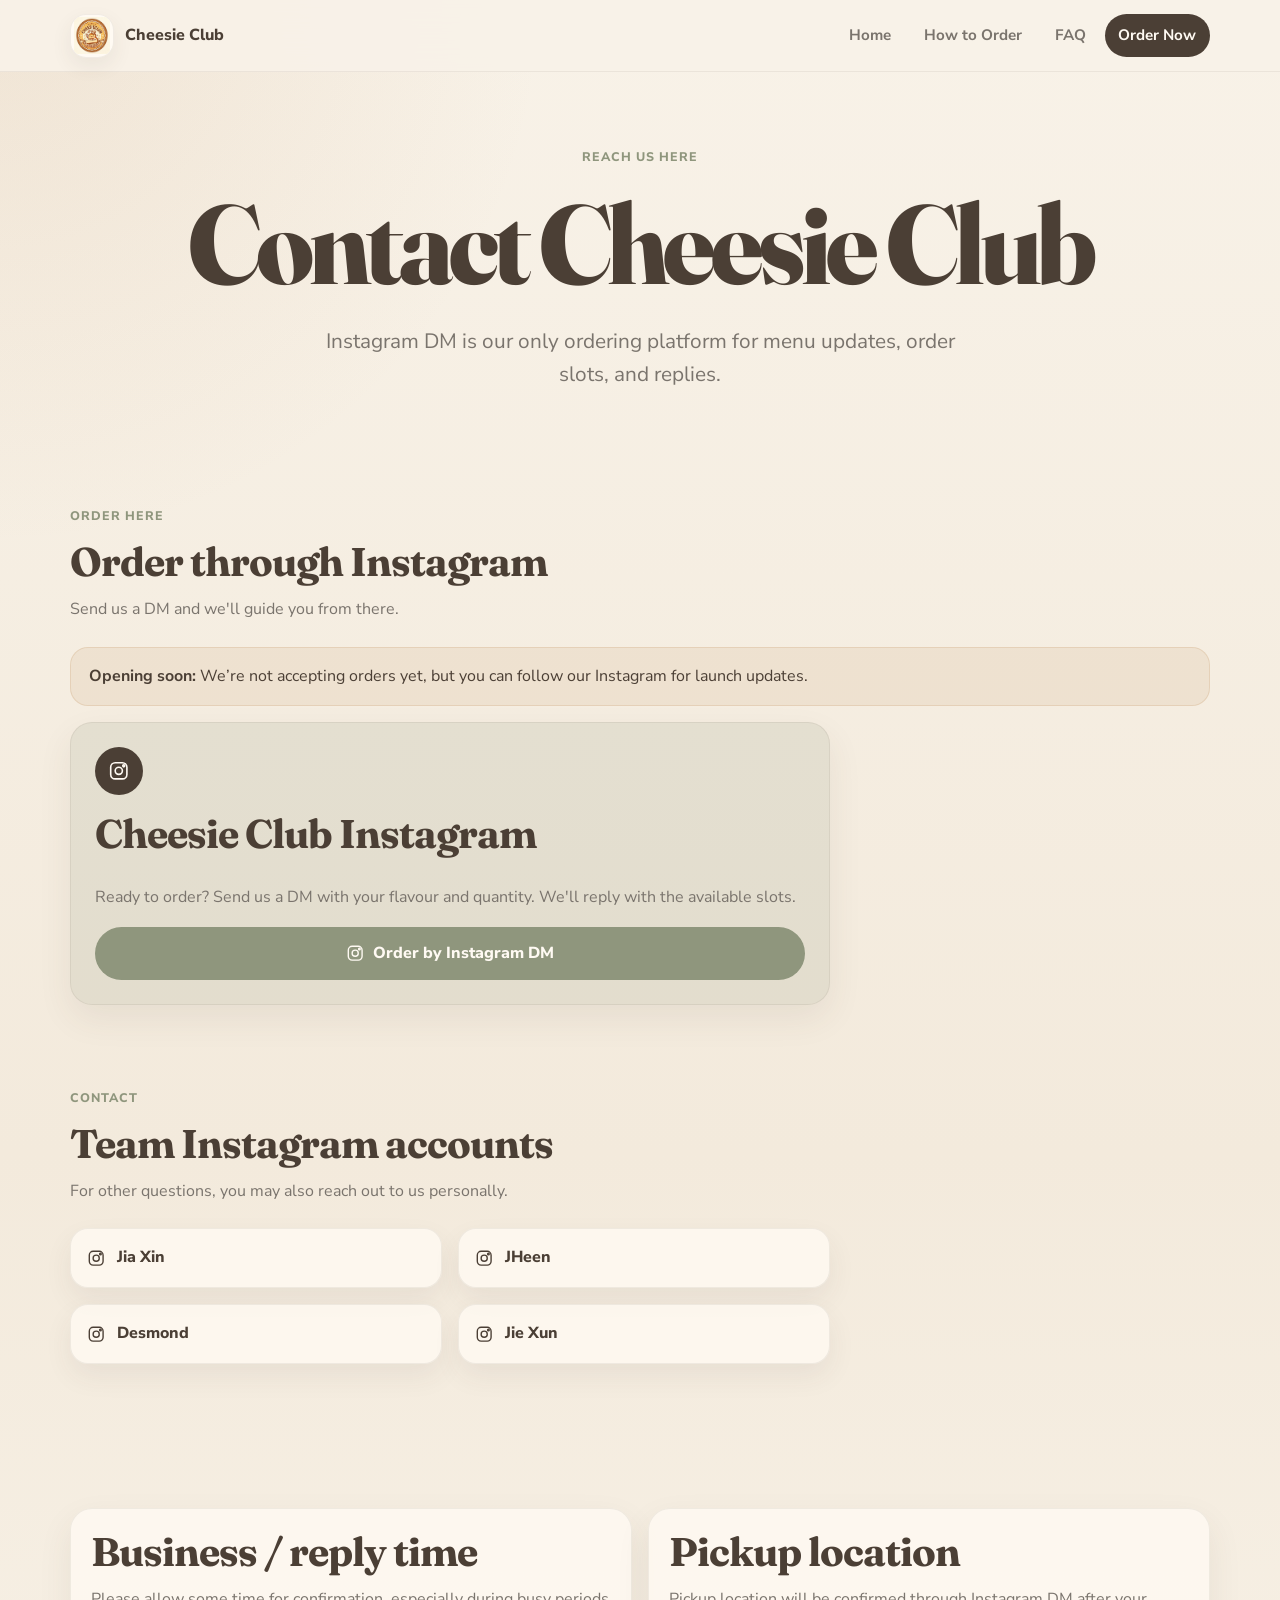
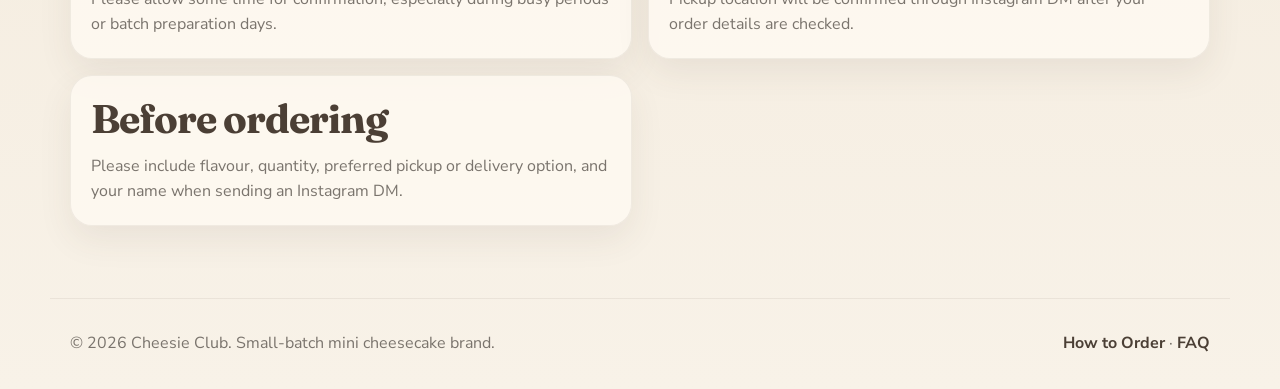
==== contact.html @ 8b6560c5 "Add prelaunch banner and order status note to inform users about upcoming launch" ====
<!DOCTYPE html>
<html lang="en">
<head>
    <meta charset="UTF-8">
    <meta name="viewport" content="width=device-width, initial-scale=1.0, viewport-fit=cover">
    <meta name="description" content="Contact Cheesie Club and order mini cheesecakes through Instagram DM.">
    <title>Contact | Cheesie Club</title>
    <link rel="preconnect" href="https://fonts.googleapis.com">
    <link rel="preconnect" href="https://fonts.gstatic.com" crossorigin>
    <link href="https://fonts.googleapis.com/css2?family=Fraunces:opsz,wght@9..144,600;9..144,700;9..144,800&family=Nunito+Sans:wght@400;600;700;800;900&display=swap" rel="stylesheet">
    <link rel="stylesheet" href="css/style.css">
</head>
<body>
    <header class="site-header">
        <nav class="navbar" aria-label="Main navigation">
            <a class="brand" href="index.html" aria-label="Cheesie Club homepage">
                <span class="brand-logo-wrap">
                    <img src="assets/logo.png" alt="Cheesie Club logo" class="brand-logo">
                    <span class="brand-fallback" aria-hidden="true">CC</span>
                </span>
                <span>Cheesie Club</span>
            </a>
            <div class="nav-links">
                <a href="index.html">Home</a>
                <a href="how-to-order.html">How to Order</a>
                <a href="faq.html">FAQ</a>
                <a class="nav-cta" href="contact.html#order">Order Now</a>
            </div>
        </nav>
    </header>

    <main>
        <section class="page-hero">
            <span class="eyebrow">Reach us here</span>
            <h1>Contact Cheesie Club</h1>
            <p>Instagram DM is our only ordering platform for menu updates, order slots, and replies.</p>
        </section>

        <section class="section order-section" id="order">
            <div class="section-heading">
                <span class="eyebrow">Order here</span>
                <h1>Order through Instagram</h1>
                <p>Send us a DM and we'll guide you from there.</p>
            </div>
            <!-- #To Be Remove after Business is Laucnhed -->
            <div class="order-status-note">
                <strong>Opening soon:</strong>
                We&rsquo;re not accepting orders yet, but you can follow our Instagram for launch updates.
            </div>
            <!-- #To Be Remove after Business is Laucnhed -->
            <article class="contact-card featured business-card">
                <span class="contact-icon">
                    <svg class="ig-icon" viewBox="0 0 24 24" aria-hidden="true" focusable="false">
                        <rect x="3" y="3" width="18" height="18" rx="5"></rect>
                        <circle cx="12" cy="12" r="4"></circle>
                        <circle cx="17.5" cy="6.5" r="1.1"></circle>
                    </svg>
                </span>
                <h2>Cheesie Club Instagram</h2>
                <p>Ready to order? Send us a DM with your flavour and quantity. We'll reply with the available slots.</p>
                <a class="button primary icon-button" href="https://www.instagram.com/cheesie_club/" target="_blank" rel="noopener">
                    <svg class="ig-icon" viewBox="0 0 24 24" aria-hidden="true" focusable="false">
                        <rect x="3" y="3" width="18" height="18" rx="5"></rect>
                        <circle cx="12" cy="12" r="4"></circle>
                        <circle cx="17.5" cy="6.5" r="1.1"></circle>
                    </svg>
                    Order by Instagram DM
                </a>
            </article>
        </section>

        <section class="section contact-section">
            <div class="section-heading">
                <span class="eyebrow">Contact</span>
                <h2>Team Instagram accounts</h2>
                <p>For other questions, you may also reach out to us personally.</p>
            </div>
<div class="team-contact-grid">
    <a class="team-card" href="https://www.instagram.com/jiaxinn__27/" target="_blank" rel="noopener">
        <svg class="ig-icon" viewBox="0 0 24 24" aria-hidden="true" focusable="false">
            <rect x="3" y="3" width="18" height="18" rx="5"></rect>
            <circle cx="12" cy="12" r="4"></circle>
            <circle cx="17.5" cy="6.5" r="1.1"></circle>
        </svg>
        <span>Jia Xin</span>
    </a>
    <a class="team-card" href="https://www.instagram.com/junheen_04/" target="_blank" rel="noopener">
        <svg class="ig-icon" viewBox="0 0 24 24" aria-hidden="true" focusable="false">
            <rect x="3" y="3" width="18" height="18" rx="5"></rect>
            <circle cx="12" cy="12" r="4"></circle>
            <circle cx="17.5" cy="6.5" r="1.1"></circle>
        </svg>
        <span>JHeen</span>
    </a>
    <a class="team-card" href="https://www.instagram.com/kzeekz7/" target="_blank" rel="noopener">
        <svg class="ig-icon" viewBox="0 0 24 24" aria-hidden="true" focusable="false">
            <rect x="3" y="3" width="18" height="18" rx="5"></rect>
            <circle cx="12" cy="12" r="4"></circle>
            <circle cx="17.5" cy="6.5" r="1.1"></circle>
        </svg>
        <span>Desmond</span>
    </a>
    <a class="team-card" href="https://www.instagram.com/cheesyjss/" target="_blank" rel="noopener">
        <svg class="ig-icon" viewBox="0 0 24 24" aria-hidden="true" focusable="false">
            <rect x="3" y="3" width="18" height="18" rx="5"></rect>
            <circle cx="12" cy="12" r="4"></circle>
            <circle cx="17.5" cy="6.5" r="1.1"></circle>
        </svg>
        <span>Jie Xun</span>
    </a>
</div>
        </section>

        <section class="section info-grid">
            <article class="info-card">
                <h2>Business / reply time</h2>
                <p>Please allow some time for confirmation, especially during busy periods or batch preparation days.</p>
            </article>
            <article class="info-card">
                <h2>Pickup location</h2>
                <p>Pickup location will be confirmed through Instagram DM after your order details are checked.</p>
            </article>
            <article class="info-card">
                <h2>Before ordering</h2>
                <p>Please include flavour, quantity, preferred pickup or delivery option, and your name when sending an Instagram DM.</p>
            </article>
        </section>
    </main>

    <footer class="site-footer">
        <p>&copy; 2026 Cheesie Club. Small-batch mini cheesecake brand.</p>
        <p><a href="how-to-order.html">How to Order</a> · <a href="faq.html">FAQ</a></p>
    </footer>

    <script src="js/script.js"></script>
</body>
</html>
---- css/style.css ----
:root {
    --cream: #f8f2e8;
    --soft-beige: #eadcc8;
    --caramel: #c89f72;
    --sage: #8f967d;
    --brown: #4b3f35;
    --muted-gray: #7a746d;
    --white: #fffaf3;
    --shadow: 0 18px 45px rgba(75, 63, 53, 0.12);
    --radius: 22px;
    --font-heading: "Fraunces", Georgia, serif;
    --font-body: "Nunito Sans", Arial, Helvetica, sans-serif;
}

* {
    box-sizing: border-box;
}

html {
    background-color: var(--cream);
    scroll-behavior: smooth;
}

html,
body {
    overflow-x: hidden;
    width: 100%;
}

body {
    margin: 0;
    background:
        radial-gradient(circle at top left, rgba(200, 159, 114, 0.16), transparent 34rem),
        linear-gradient(180deg, var(--cream), #f3eadc 58%, var(--cream));
    background-color: var(--cream);
    color: var(--brown);
    font-family: var(--font-body);
    line-height: 1.6;
    min-height: 100vh;
}

main {
    overflow: hidden;
}

img {
    display: block;
    max-width: 100%;
}

a {
    color: inherit;
    text-decoration: none;
}

p {
    color: var(--muted-gray);
    margin: 0;
}

h1,
h2,
h3 {
    line-height: 1.15;
    margin: 0;
}

.site-header {
    position: sticky;
    top: 0;
    z-index: 20;
    background: rgba(248, 242, 232, 0.94);
    border-bottom: 1px solid rgba(75, 63, 53, 0.08);
    backdrop-filter: blur(16px);
    padding-top: env(safe-area-inset-top);
}

.navbar {
    align-items: center;
    display: flex;
    gap: 1rem;
    justify-content: space-between;
    margin: 0 auto;
    max-width: 1180px;
    padding:
        0.85rem
        max(1.25rem, env(safe-area-inset-right))
        0.85rem
        max(1.25rem, env(safe-area-inset-left));
}

.brand {
    align-items: center;
    display: inline-flex;
    flex: 0 0 auto;
    gap: 0.7rem;
    font-weight: 800;
    letter-spacing: 0;
}

.brand-logo-wrap {
    align-items: center;
    background: var(--white);
    border: 1px solid rgba(75, 63, 53, 0.08);
    border-radius: 16px;
    box-shadow: 0 8px 20px rgba(75, 63, 53, 0.08);
    display: grid;
    height: 2.75rem;
    justify-items: center;
    overflow: hidden;
    position: relative;
    width: 2.75rem;
}

.brand-logo {
    height: 100%;
    object-fit: contain;
    object-position: center;
    padding: 0.18rem;
    position: relative;
    width: 100%;
    z-index: 2;
}

.brand-logo.is-missing,
.hero-visual > img.is-missing {
    display: none;
}

.brand-fallback {
    color: var(--sage);
    font-size: 0.82rem;
    font-weight: 800;
    position: absolute;
}

.nav-links {
    align-items: center;
    display: flex;
    gap: 0.35rem;
    justify-content: flex-end;
    min-width: 0;
    overflow-x: auto;
    scrollbar-width: thin;
    white-space: nowrap;
}

.nav-links a {
    border-radius: 999px;
    color: var(--muted-gray);
    flex: 0 0 auto;
    font-size: 0.95rem;
    font-weight: 700;
    padding: 0.6rem 0.85rem;
    transition: background 180ms ease, color 180ms ease, transform 180ms ease;
}

.nav-links a:hover,
.nav-links a.active {
    background: rgba(143, 150, 125, 0.16);
    color: var(--brown);
}

.nav-links a:hover {
    transform: translateY(-1px);
}

.nav-links .nav-cta {
    background: var(--brown);
    color: var(--white);
}

.nav-links .nav-cta:hover,
.nav-links .nav-cta.active {
    background: var(--sage);
    color: var(--white);
}

/* #To Be Remove after Business is Laucnhed */
.prelaunch-banner {
    background: rgba(200, 159, 114, 0.14);
    border-bottom: 1px solid rgba(75, 63, 53, 0.08);
    padding:
        1rem
        max(1.25rem, env(safe-area-inset-right))
        1rem
        max(1.25rem, env(safe-area-inset-left));
}

.prelaunch-banner.is-hidden {
    display: none;
}

.prelaunch-content {
    align-items: center;
    background: rgba(255, 250, 243, 0.88);
    border: 1px solid rgba(75, 63, 53, 0.08);
    border-radius: var(--radius);
    box-shadow: 0 12px 28px rgba(75, 63, 53, 0.08);
    display: grid;
    gap: 1rem;
    grid-template-columns: minmax(0, 1fr) auto;
    margin: 0 auto;
    max-width: 1180px;
    padding: 1.1rem;
}

.prelaunch-content h2 {
    font-family: var(--font-heading);
    font-size: clamp(1.35rem, 3vw, 2rem);
    letter-spacing: -0.025em;
    margin-bottom: 0.4rem;
}

.prelaunch-actions {
    align-items: center;
    display: flex;
    flex-wrap: wrap;
    gap: 0.6rem;
    justify-content: flex-end;
}

.banner-dismiss {
    align-items: center;
    background: rgba(75, 63, 53, 0.08);
    border: 0;
    border-radius: 50%;
    color: var(--brown);
    cursor: pointer;
    display: inline-flex;
    font-size: 1.3rem;
    font-weight: 800;
    height: 2.5rem;
    justify-content: center;
    line-height: 1;
    width: 2.5rem;
}

.banner-dismiss:hover {
    background: rgba(75, 63, 53, 0.14);
}

.order-status-note {
    background: rgba(200, 159, 114, 0.15);
    border: 1px solid rgba(200, 159, 114, 0.26);
    border-radius: 18px;
    color: var(--brown);
    margin-bottom: 1rem;
    padding: 1rem 1.1rem;
}

.order-status-note strong {
    color: var(--brown);
}
/* #To Be Remove after Business is Laucnhed */

.hero,
.page-hero,
.section {
    margin: 0 auto;
    max-width: 1180px;
    padding:
        4.5rem
        max(1.25rem, env(safe-area-inset-right))
        4.5rem
        max(1.25rem, env(safe-area-inset-left));
}

.hero {
    align-items: center;
    display: grid;
    gap: 2rem;
    grid-template-columns: minmax(0, 1.06fr) minmax(18rem, 0.94fr);
    min-height: calc(100vh - 72px);
    padding-bottom: 3.5rem;
    padding-top: 3.5rem;
}

.hero-content {
    max-width: 44rem;
}

.eyebrow {
    color: var(--sage);
    display: inline-block;
    font-size: 0.78rem;
    font-weight: 800;
    letter-spacing: 0.08em;
    margin-bottom: 0.8rem;
    text-transform: uppercase;
}

.hero h1,
.page-hero h1 {
    color: var(--brown);
    font-family: var(--font-heading);
    font-size: clamp(3.2rem, 9vw, 7rem);
    font-weight: 800;
    letter-spacing: -0.045em;
}

.hero-tagline,
.page-hero p {
    font-size: clamp(1.05rem, 2.3vw, 1.3rem);
    margin-top: 1rem;
    max-width: 42rem;
}

.button-row {
    display: flex;
    flex-wrap: wrap;
    gap: 0.8rem;
    margin-top: 1.6rem;
}

.button {
    align-items: center;
    border: 1px solid transparent;
    border-radius: 999px;
    display: inline-flex;
    font-weight: 800;
    justify-content: center;
    min-height: 3rem;
    padding: 0.8rem 1.2rem;
    transition: box-shadow 180ms ease, transform 180ms ease, background 180ms ease;
}

.button:hover {
    box-shadow: 0 10px 22px rgba(75, 63, 53, 0.16);
    transform: translateY(-2px);
}

.button.primary {
    background: var(--sage);
    color: var(--white);
}

.button.secondary {
    background: rgba(255, 250, 243, 0.74);
    border-color: rgba(75, 63, 53, 0.1);
    color: var(--brown);
}

.icon-button {
    gap: 0.55rem;
}

.ig-icon {
    fill: none;
    height: 1.15rem;
    stroke: currentColor;
    stroke-width: 1.8;
    width: 1.15rem;
}

.hero-visual {
    align-items: center;
    aspect-ratio: 1 / 1;
    background:
        linear-gradient(145deg, rgba(255, 250, 243, 0.82), rgba(234, 220, 200, 0.82)),
        var(--white);
    border: 1px solid rgba(75, 63, 53, 0.08);
    border-radius: 36px;
    box-shadow: var(--shadow);
    display: flex;
    flex-direction: column;
    gap: clamp(1rem, 2.4vw, 1.75rem);
    justify-content: center;
    min-height: 20rem;
    overflow: hidden;
    padding: clamp(1.25rem, 3vw, 2.5rem);
    position: relative;
}

.hero-visual > img {
    border-radius: 24px;
    flex: 0 1 auto;
    margin: 0 auto;
    max-height: clamp(11rem, 40vw, 20rem);
    object-fit: contain;
    object-position: center;
    width: min(76%, 24rem);
}

.hero-card {
    background: rgba(255, 250, 243, 0.9);
    border: 1px solid rgba(75, 63, 53, 0.1);
    border-radius: 20px;
    box-shadow: 0 14px 30px rgba(75, 63, 53, 0.12);
    padding: 1rem;
    position: static;
    width: 100%;
    z-index: 2;
}

.hero-card span,
.hero-card small {
    color: var(--muted-gray);
    display: block;
}

.hero-card strong {
    display: block;
    font-size: 1.2rem;
    margin: 0.15rem 0;
}

.section-heading {
    margin-bottom: 1.5rem;
    max-width: 42rem;
}

.image-note {
    background: rgba(200, 159, 114, 0.14);
    border: 1px solid rgba(200, 159, 114, 0.22);
    border-radius: 999px;
    color: var(--brown);
    display: inline-block;
    font-size: 0.92rem;
    font-weight: 700;
    margin-top: 0.85rem;
    padding: 0.55rem 0.8rem;
}

.section-heading h2,
.section-heading h1,
.split-section h2,
.instagram-cta h2,
.info-card h2,
.contact-card h2 {
    font-family: var(--font-heading);
    font-size: clamp(1.65rem, 4vw, 2.5rem);
    letter-spacing: -0.025em;
    margin-bottom: 0.75rem;
}

.menu-grid,
.steps-grid,
.info-grid,
.contact-grid,
.team-contact-grid {
    display: grid;
    gap: 1rem;
}

.menu-grid {
    grid-template-columns: repeat(4, minmax(0, 1fr));
}

.flavour-card,
.step-card,
.info-card,
.contact-card,
.soft-panel {
    background: rgba(255, 250, 243, 0.78);
    border: 1px solid rgba(75, 63, 53, 0.08);
    border-radius: var(--radius);
    box-shadow: 0 14px 34px rgba(75, 63, 53, 0.08);
}

.flavour-card {
    display: flex;
    flex-direction: column;
    min-height: 100%;
    overflow: hidden;
}

.flavour-card img {
    aspect-ratio: 4 / 3;
    background:
        linear-gradient(145deg, rgba(200, 159, 114, 0.22), rgba(143, 150, 125, 0.16)),
        var(--soft-beige);
    object-fit: cover;
    width: 100%;
}

.flavour-card div,
.step-card,
.info-card,
.contact-card,
.soft-panel {
    padding: 1.25rem;
}

.flavour-card h3 {
    font-size: 1.25rem;
    margin-bottom: 0.35rem;
}

.price {
    color: var(--caramel);
    display: inline-block;
    font-size: 1.1rem;
    font-weight: 900;
    margin-top: 0.75rem;
}

.split-section {
    align-items: center;
    display: grid;
    gap: 1.2rem;
    grid-template-columns: 1fr 1fr;
}

.check-list {
    color: var(--muted-gray);
    margin: 0;
    padding-left: 1.1rem;
}

.check-list li + li {
    margin-top: 0.55rem;
}

.instagram-cta {
    background: rgba(143, 150, 125, 0.14);
    border: 1px solid rgba(143, 150, 125, 0.2);
    border-radius: 32px;
    margin-bottom: 4.5rem;
    padding: 3rem 1.5rem;
    text-align: center;
}

.instagram-cta p {
    margin: 0 auto 1.4rem;
    max-width: 42rem;
}

.page-hero {
    padding-bottom: 2.5rem;
    text-align: center;
}

.page-hero p {
    margin-left: auto;
    margin-right: auto;
}

.steps-grid {
    grid-template-columns: repeat(5, minmax(0, 1fr));
}

.step-card span {
    align-items: center;
    background: rgba(200, 159, 114, 0.18);
    border-radius: 999px;
    color: var(--caramel);
    display: inline-flex;
    font-weight: 900;
    height: 2.4rem;
    justify-content: center;
    margin-bottom: 1rem;
    width: 2.4rem;
}

.step-card h2 {
    font-size: 1.12rem;
    margin-bottom: 0.55rem;
}

.info-grid {
    grid-template-columns: repeat(2, minmax(0, 1fr));
}

.info-card.important {
    background: rgba(200, 159, 114, 0.13);
}

.faq-section {
    max-width: 860px;
    padding-top: 1rem;
}

.accordion {
    display: grid;
    gap: 0.8rem;
}

.faq-item {
    background: rgba(255, 250, 243, 0.84);
    border: 1px solid rgba(75, 63, 53, 0.08);
    border-radius: 18px;
    box-shadow: 0 12px 26px rgba(75, 63, 53, 0.07);
    overflow: hidden;
}

.faq-question {
    align-items: center;
    background: transparent;
    border: 0;
    color: var(--brown);
    cursor: pointer;
    display: flex;
    font-family: var(--font-heading);
    font-size: 1rem;
    font-weight: 800;
    gap: 1rem;
    justify-content: space-between;
    padding: 1.1rem 1.2rem;
    text-align: left;
    width: 100%;
}

.faq-question span {
    align-items: center;
    background: rgba(143, 150, 125, 0.15);
    border-radius: 50%;
    display: inline-flex;
    flex: 0 0 1.8rem;
    height: 1.8rem;
    justify-content: center;
}

.faq-answer {
    display: none;
    padding: 0 1.2rem 1.15rem;
}

.faq-item.open .faq-answer {
    display: block;
}

.faq-item.open .faq-question span {
    background: var(--sage);
    color: var(--white);
}

.contact-grid {
    grid-template-columns: 1.2fr 1fr 1fr;
}

.order-section {
    padding-bottom: 2.5rem;
}

.contact-card {
    display: flex;
    flex-direction: column;
    gap: 0.85rem;
}

.contact-card.featured {
    background: rgba(143, 150, 125, 0.16);
}

.business-card {
    gap: 1rem;
    max-width: 760px;
    padding: 1.5rem;
}

.contact-icon {
    align-items: center;
    background: var(--brown);
    border-radius: 50%;
    color: var(--white);
    display: inline-flex;
    font-weight: 900;
    height: 3rem;
    justify-content: center;
    width: 3rem;
}

.contact-icon .ig-icon {
    height: 1.35rem;
    width: 1.35rem;
}

.contact-section {
    padding-top: 2.5rem;
}

.team-contact-grid {
    grid-template-columns: repeat(2, minmax(0, 1fr));
    max-width: 760px;
}

.team-card {
    align-items: center;
    background: rgba(255, 250, 243, 0.78);
    border: 1px solid rgba(75, 63, 53, 0.08);
    border-radius: 18px;
    box-shadow: 0 12px 28px rgba(75, 63, 53, 0.07);
    color: var(--brown);
    display: flex;
    font-weight: 800;
    gap: 0.75rem;
    padding: 1rem;
    transition: box-shadow 180ms ease, transform 180ms ease;
}

.team-card:hover {
    box-shadow: 0 16px 32px rgba(75, 63, 53, 0.11);
    transform: translateY(-2px);
}

.site-footer {
    border-top: 1px solid rgba(75, 63, 53, 0.08);
    color: var(--muted-gray);
    display: flex;
    flex-wrap: wrap;
    gap: 0.75rem 1.5rem;
    justify-content: space-between;
    margin: 0 auto;
    max-width: 1180px;
    padding:
        2rem
        max(1.25rem, env(safe-area-inset-right))
        max(2rem, env(safe-area-inset-bottom))
        max(1.25rem, env(safe-area-inset-left));
}

.site-footer a {
    color: var(--brown);
    font-weight: 700;
}

@media (max-width: 980px) {
    .hero,
    .split-section,
    .contact-grid {
        grid-template-columns: 1fr;
    }

    .hero {
        min-height: auto;
    }

    .menu-grid,
    .steps-grid {
        grid-template-columns: repeat(2, minmax(0, 1fr));
    }
}

@media (max-width: 720px) {
    /* #To Be Remove after Business is Laucnhed */
    .prelaunch-banner {
        padding:
            0.85rem
            max(1rem, env(safe-area-inset-right))
            0.85rem
            max(1rem, env(safe-area-inset-left));
    }

    .prelaunch-content {
        grid-template-columns: 1fr;
        padding: 1rem 3.2rem 1rem 1rem;
        position: relative;
    }

    .prelaunch-actions {
        justify-content: stretch;
    }

    .prelaunch-actions .button {
        width: 100%;
    }

    .banner-dismiss {
        position: absolute;
        right: 1rem;
        top: 1rem;
    }
    /* #To Be Remove after Business is Laucnhed */

    .navbar {
        align-items: flex-start;
        flex-direction: column;
        gap: 0.6rem;
        padding:
            0.7rem
            max(0.9rem, env(safe-area-inset-right))
            0.7rem
            max(0.9rem, env(safe-area-inset-left));
    }

    .brand {
        max-width: 100%;
    }

    .brand-logo-wrap {
        height: 2.35rem;
        width: 2.35rem;
    }

    .brand > span:last-child {
        font-size: 0.98rem;
    }

    .nav-links {
        gap: 0.25rem;
        justify-content: flex-start;
        max-width: 100%;
        overflow-x: auto;
        -webkit-overflow-scrolling: touch;
        padding-bottom: 0.2rem;
        width: 100%;
    }

    .nav-links a {
        font-size: 0.9rem;
        padding: 0.52rem 0.68rem;
    }

    .nav-links .nav-cta {
        padding-inline: 0.9rem;
    }

    .hero,
    .page-hero,
    .section {
        padding-bottom: 2.25rem;
        padding-left: max(1rem, env(safe-area-inset-left));
        padding-right: max(1rem, env(safe-area-inset-right));
        padding-top: 2.25rem;
    }

    .hero {
        gap: 1.2rem;
        min-height: auto;
        padding-bottom: 2.5rem;
        padding-top: 2.2rem;
    }

    .hero h1,
    .page-hero h1 {
        font-size: clamp(2.65rem, 13vw, 4.15rem);
        line-height: 0.98;
    }

    .hero-tagline,
    .page-hero p {
        font-size: 1.05rem;
        line-height: 1.65;
    }

    .hero-visual {
        aspect-ratio: auto;
        border-radius: 26px;
        gap: 1rem;
        min-height: auto;
        padding: 1.25rem;
    }

    .hero-visual > img {
        max-height: 12rem;
        width: min(82%, 18rem);
    }

    .hero-card {
        width: 100%;
    }

    .menu-grid,
    .steps-grid,
    .info-grid,
    .contact-grid,
    .team-contact-grid {
        grid-template-columns: 1fr;
    }

    .instagram-cta {
        border-radius: 24px;
        margin: 1rem;
        padding: 2rem 1rem;
    }

    .site-footer {
        padding-bottom: max(1.4rem, env(safe-area-inset-bottom));
        padding-left: max(1rem, env(safe-area-inset-left));
        padding-right: max(1rem, env(safe-area-inset-right));
        padding-top: 1.4rem;
    }
}

@media (max-width: 460px) {
    .button {
        width: 100%;
    }

}

@media (max-width: 390px) {
    .nav-links a {
        font-size: 0.84rem;
        padding: 0.48rem 0.58rem;
    }

    .nav-links .nav-cta {
        padding-inline: 0.75rem;
    }
}
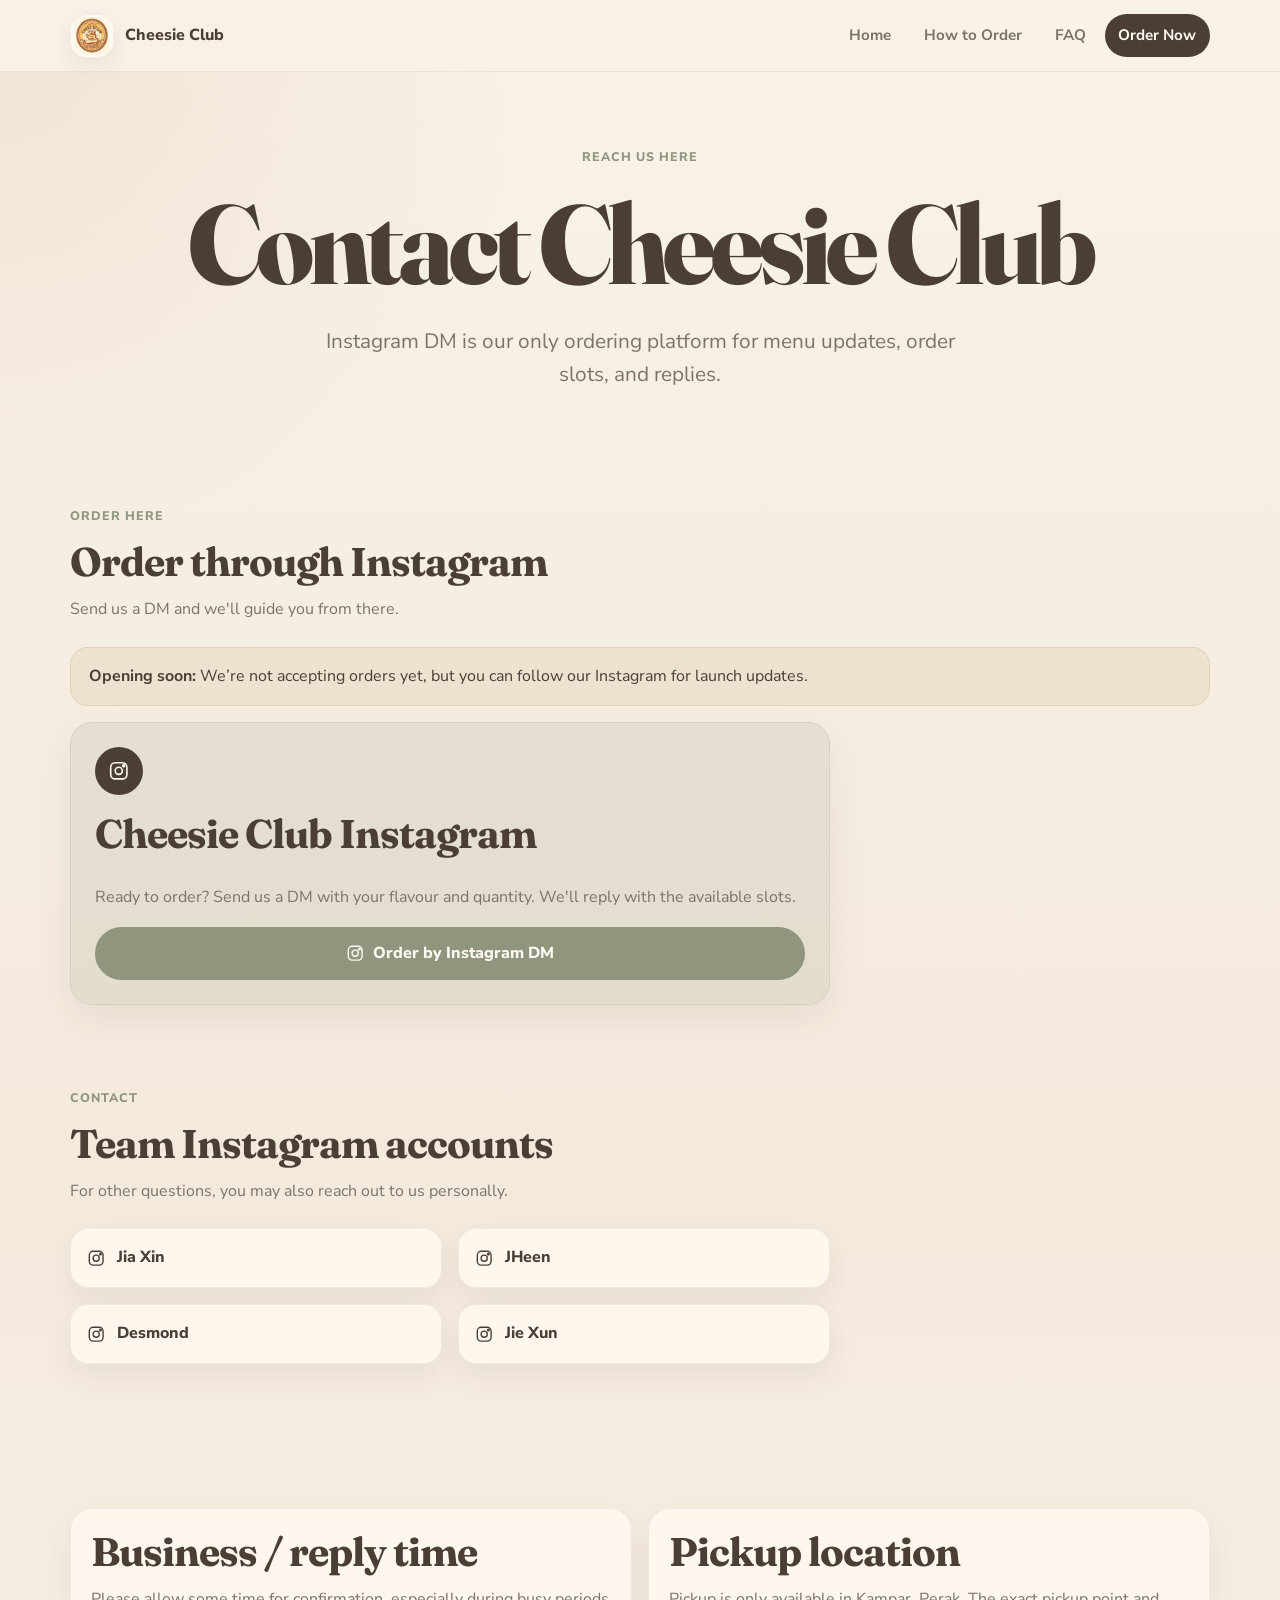
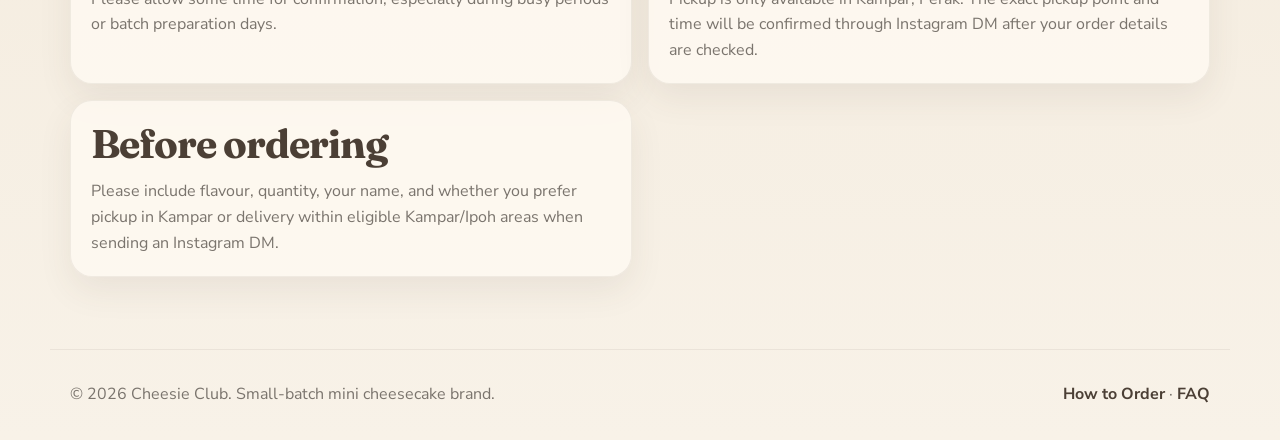
==== commit 544c3fd4: "Update pickup and delivery information across contact, FAQ, and how-to-order pages for clarity" ====
--- a/contact.html
+++ b/contact.html
@@ -118,11 +118,11 @@
             </article>
             <article class="info-card">
                 <h2>Pickup location</h2>
-                <p>Pickup location will be confirmed through Instagram DM after your order details are checked.</p>
+                <p>Pickup is only available in Kampar, Perak. The exact pickup point and time will be confirmed through Instagram DM after your order details are checked.</p>
             </article>
             <article class="info-card">
                 <h2>Before ordering</h2>
-                <p>Please include flavour, quantity, preferred pickup or delivery option, and your name when sending an Instagram DM.</p>
+                <p>Please include flavour, quantity, your name, and whether you prefer pickup in Kampar or delivery within eligible Kampar/Ipoh areas when sending an Instagram DM.</p>
             </article>
         </section>
     </main>
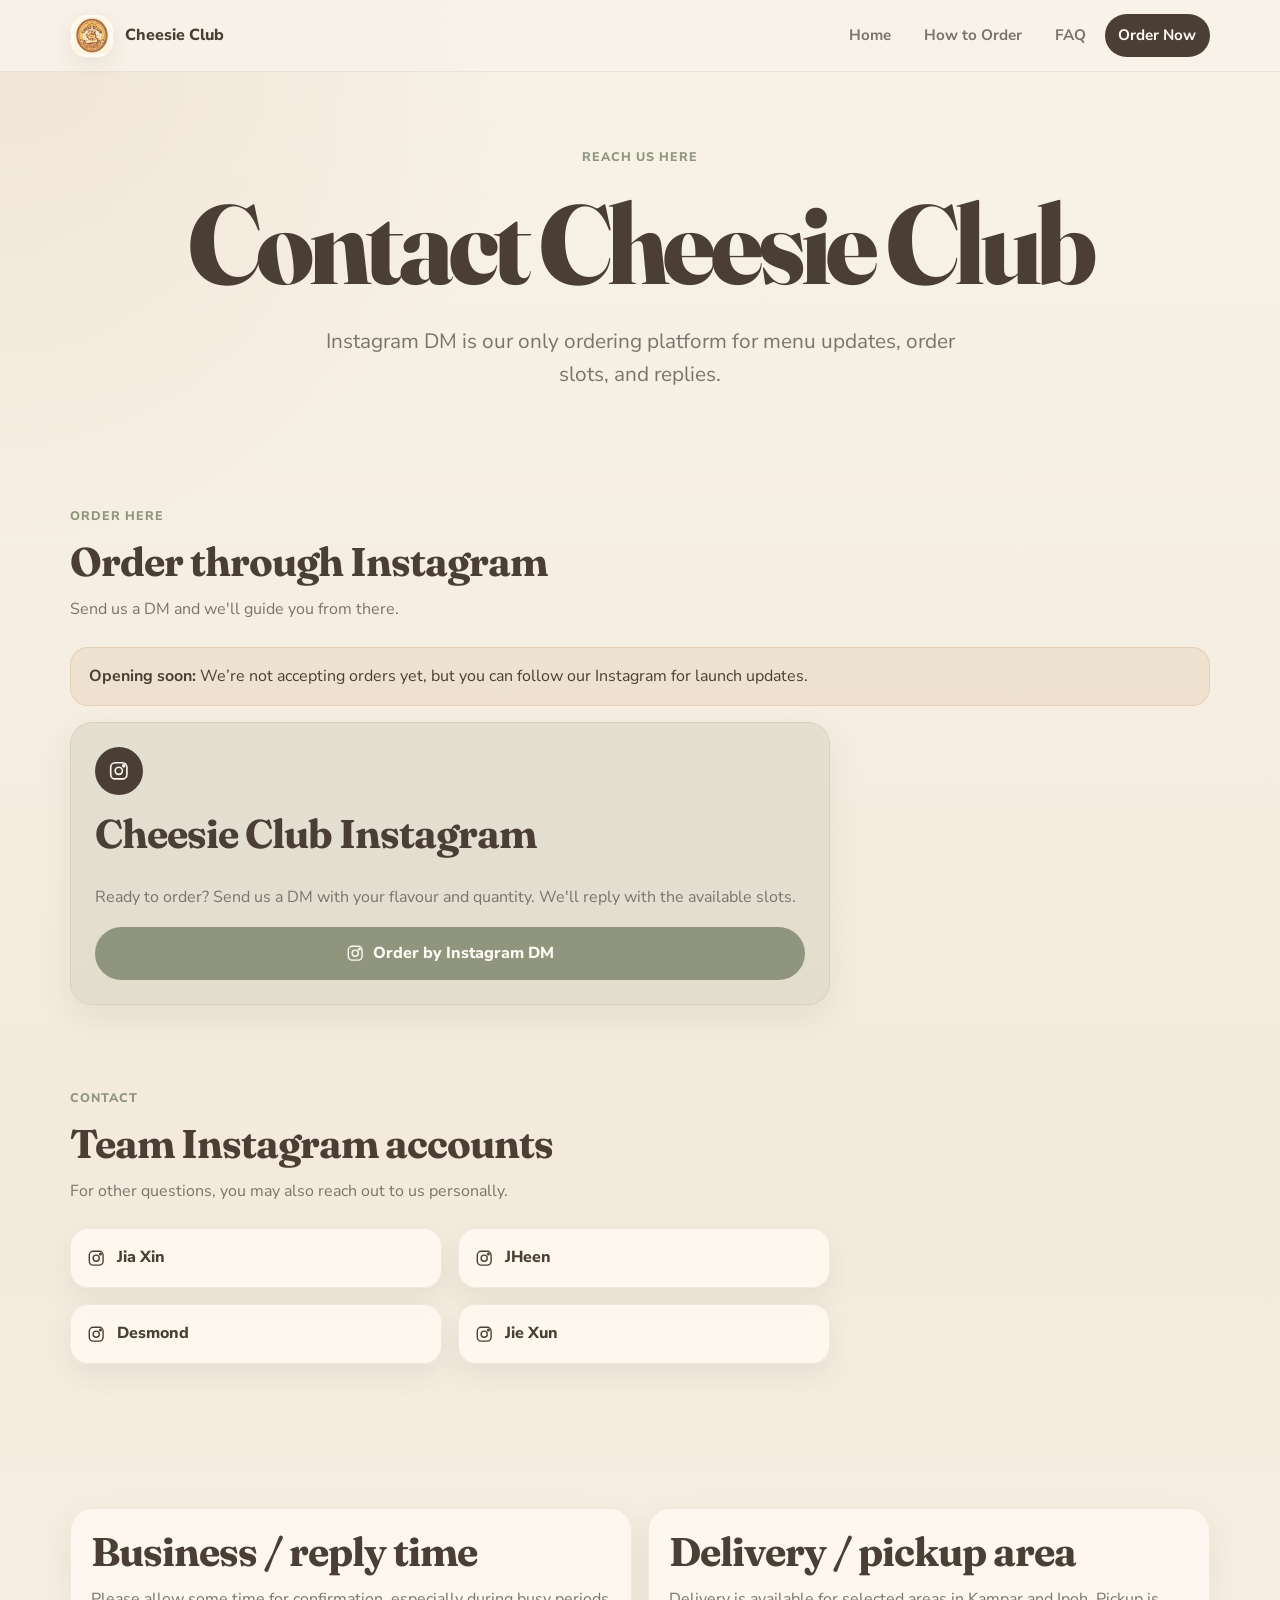
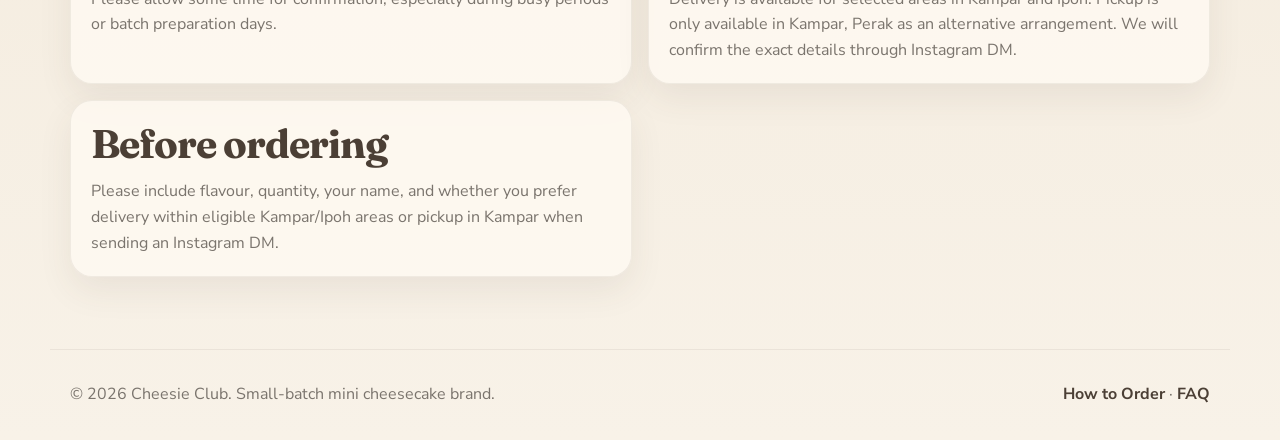
==== commit 243a468f: "Update delivery and pickup information across contact, FAQ, and how-to-order pages for clarity and a" ====
--- a/contact.html
+++ b/contact.html
@@ -117,12 +117,12 @@
                 <p>Please allow some time for confirmation, especially during busy periods or batch preparation days.</p>
             </article>
             <article class="info-card">
-                <h2>Pickup location</h2>
-                <p>Pickup is only available in Kampar, Perak. The exact pickup point and time will be confirmed through Instagram DM after your order details are checked.</p>
+                <h2>Delivery / pickup area</h2>
+                <p>Delivery is available for selected areas in Kampar and Ipoh. Pickup is only available in Kampar, Perak as an alternative arrangement. We will confirm the exact details through Instagram DM.</p>
             </article>
             <article class="info-card">
                 <h2>Before ordering</h2>
-                <p>Please include flavour, quantity, your name, and whether you prefer pickup in Kampar or delivery within eligible Kampar/Ipoh areas when sending an Instagram DM.</p>
+                <p>Please include flavour, quantity, your name, and whether you prefer delivery within eligible Kampar/Ipoh areas or pickup in Kampar when sending an Instagram DM.</p>
             </article>
         </section>
     </main>
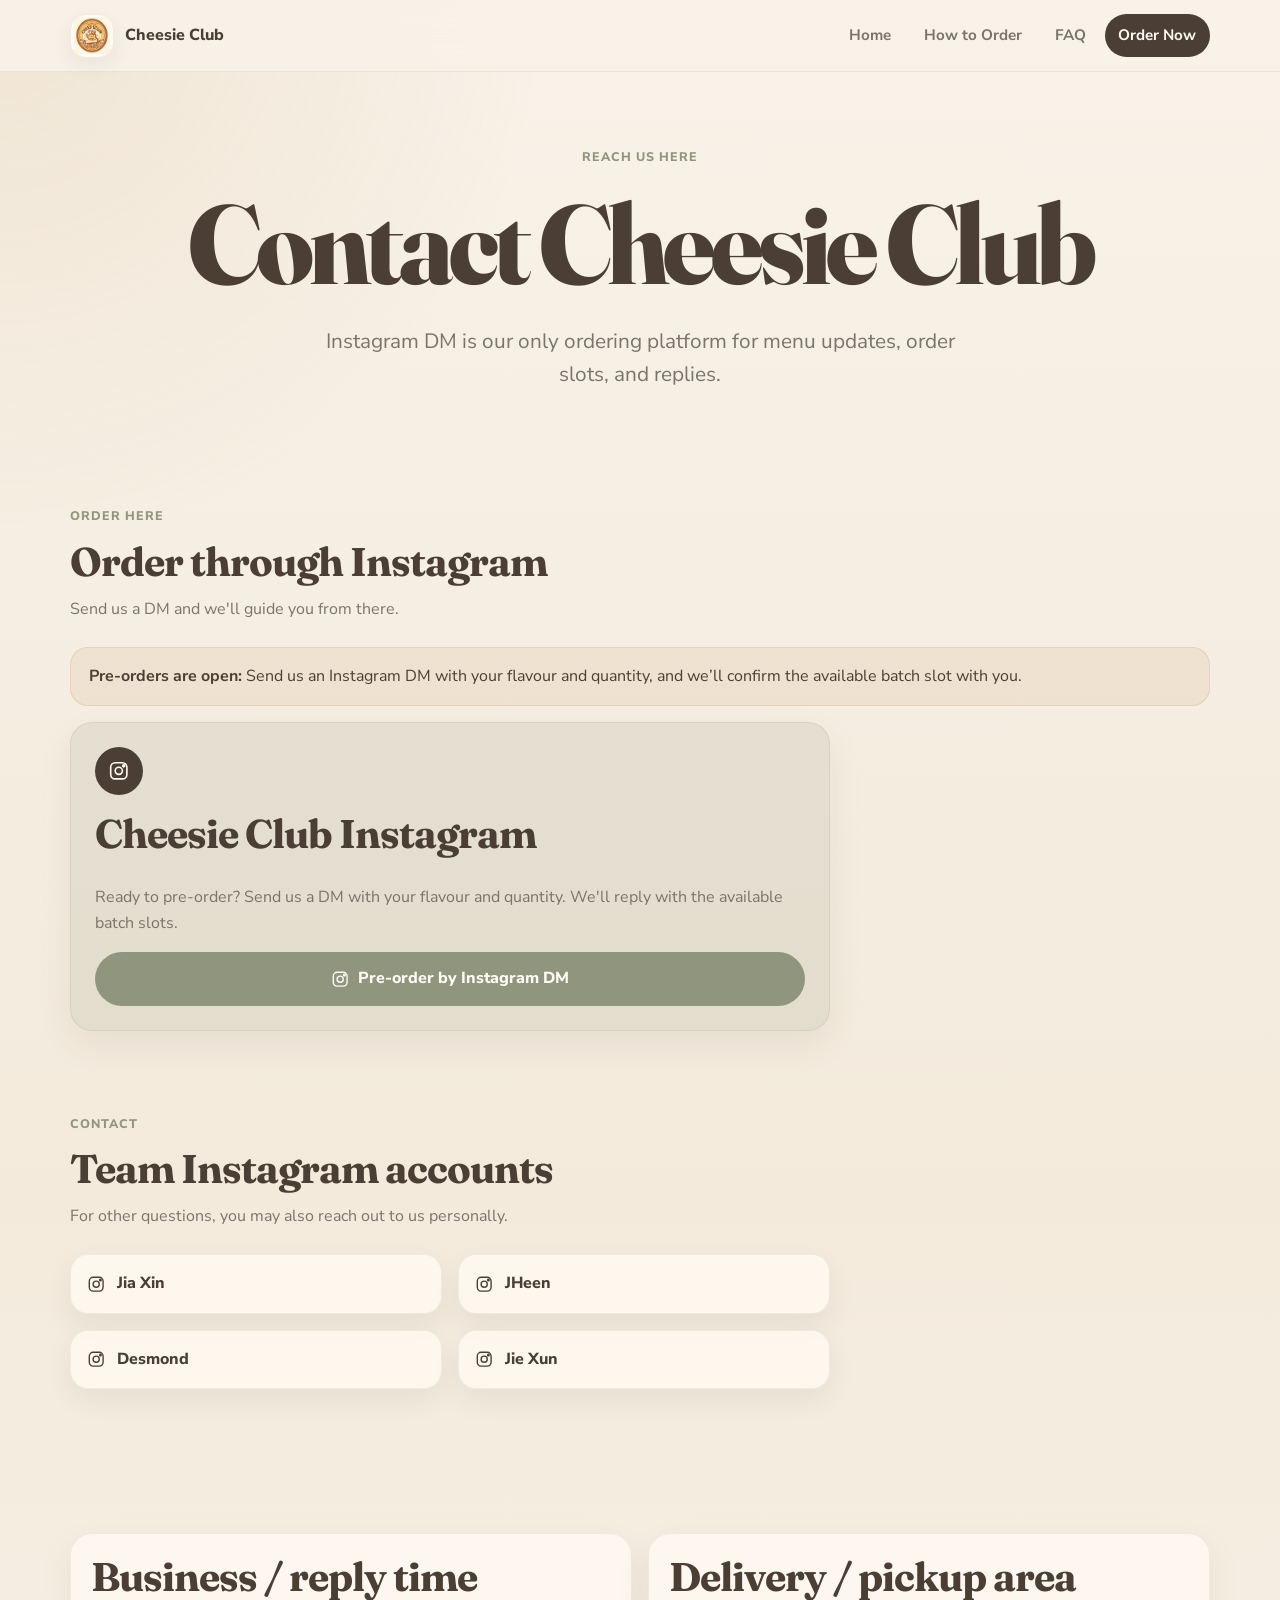
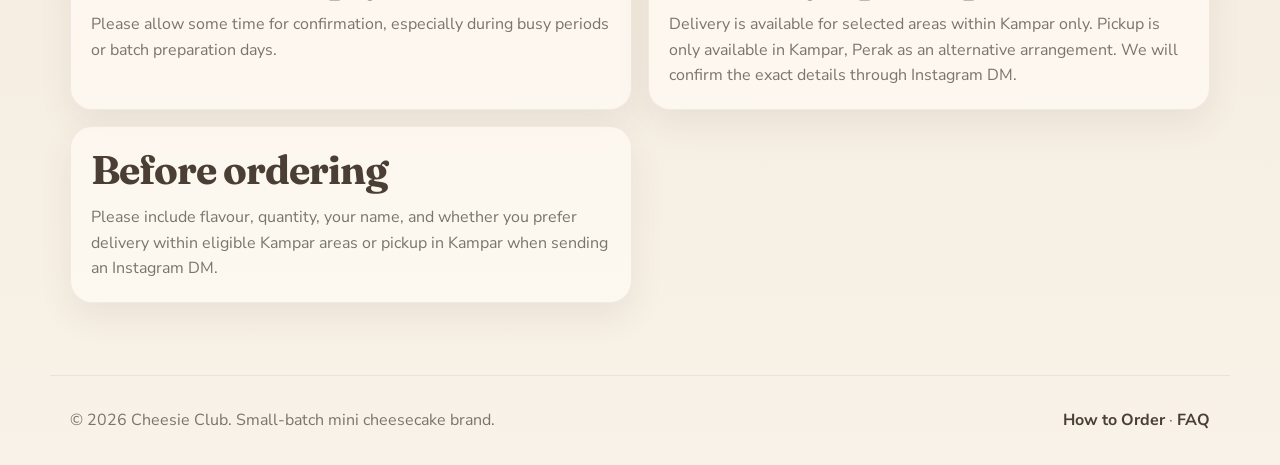
==== commit 317a100a: "Update pre-order information and enhance user guidance across contact, FAQ, and how-to-order pages" ====
--- a/contact.html
+++ b/contact.html
@@ -42,12 +42,10 @@
                 <h1>Order through Instagram</h1>
                 <p>Send us a DM and we'll guide you from there.</p>
             </div>
-            <!-- #To Be Remove after Business is Laucnhed -->
             <div class="order-status-note">
-                <strong>Opening soon:</strong>
-                We&rsquo;re not accepting orders yet, but you can follow our Instagram for launch updates.
+                <strong>Pre-orders are open:</strong>
+                Send us an Instagram DM with your flavour and quantity, and we&rsquo;ll confirm the available batch slot with you.
             </div>
-            <!-- #To Be Remove after Business is Laucnhed -->
             <article class="contact-card featured business-card">
                 <span class="contact-icon">
                     <svg class="ig-icon" viewBox="0 0 24 24" aria-hidden="true" focusable="false">
@@ -57,14 +55,14 @@
                     </svg>
                 </span>
                 <h2>Cheesie Club Instagram</h2>
-                <p>Ready to order? Send us a DM with your flavour and quantity. We'll reply with the available slots.</p>
+                <p>Ready to pre-order? Send us a DM with your flavour and quantity. We'll reply with the available batch slots.</p>
                 <a class="button primary icon-button" href="https://www.instagram.com/cheesie_club/" target="_blank" rel="noopener">
                     <svg class="ig-icon" viewBox="0 0 24 24" aria-hidden="true" focusable="false">
                         <rect x="3" y="3" width="18" height="18" rx="5"></rect>
                         <circle cx="12" cy="12" r="4"></circle>
                         <circle cx="17.5" cy="6.5" r="1.1"></circle>
                     </svg>
-                    Order by Instagram DM
+                    Pre-order by Instagram DM
                 </a>
             </article>
         </section>
@@ -118,11 +116,11 @@
             </article>
             <article class="info-card">
                 <h2>Delivery / pickup area</h2>
-                <p>Delivery is available for selected areas in Kampar and Ipoh. Pickup is only available in Kampar, Perak as an alternative arrangement. We will confirm the exact details through Instagram DM.</p>
+                <p>Delivery is available for selected areas within Kampar only. Pickup is only available in Kampar, Perak as an alternative arrangement. We will confirm the exact details through Instagram DM.</p>
             </article>
             <article class="info-card">
                 <h2>Before ordering</h2>
-                <p>Please include flavour, quantity, your name, and whether you prefer delivery within eligible Kampar/Ipoh areas or pickup in Kampar when sending an Instagram DM.</p>
+                <p>Please include flavour, quantity, your name, and whether you prefer delivery within eligible Kampar areas or pickup in Kampar when sending an Instagram DM.</p>
             </article>
         </section>
     </main>
--- a/css/style.css
+++ b/css/style.css
@@ -176,7 +176,6 @@
     color: var(--white);
 }
 
-/* #To Be Remove after Business is Laucnhed */
 .prelaunch-banner {
     background: rgba(200, 159, 114, 0.14);
     border-bottom: 1px solid rgba(75, 63, 53, 0.08);
@@ -252,7 +251,6 @@
 .order-status-note strong {
     color: var(--brown);
 }
-/* #To Be Remove after Business is Laucnhed */
 
 .hero,
 .page-hero,
@@ -474,7 +472,6 @@
     width: 100%;
 }
 
-.flavour-card div,
 .step-card,
 .info-card,
 .contact-card,
@@ -484,7 +481,6 @@
 
 .flavour-card h3 {
     font-size: 1.25rem;
-    margin-bottom: 0.35rem;
 }
 
 .price {
@@ -493,6 +489,76 @@
     font-size: 1.1rem;
     font-weight: 900;
     margin-top: 0.75rem;
+}
+
+.featured-menu-card {
+    transition: transform 180ms ease, box-shadow 180ms ease;
+}
+
+.featured-menu-card:hover {
+    box-shadow: 0 18px 42px rgba(75, 63, 53, 0.13);
+    transform: translateY(-4px);
+}
+
+.flavour-card-body {
+    display: flex;
+    flex: 1;
+    flex-direction: column;
+    gap: 0.55rem;
+    padding: 1.25rem;
+}
+
+.flavour-tag {
+    align-self: flex-start;
+    background: rgba(143, 150, 125, 0.14);
+    border-radius: 999px;
+    color: var(--sage);
+    font-size: 0.78rem;
+    font-weight: 900;
+    padding: 0.35rem 0.65rem;
+}
+
+.flavour-card-footer {
+    align-items: center;
+    display: flex;
+    gap: 0.75rem;
+    justify-content: space-between;
+    margin-top: auto;
+}
+
+.flavour-card-footer .price {
+    margin-top: 0;
+}
+
+.mini-order-link {
+    background: var(--brown);
+    border-radius: 999px;
+    color: var(--white);
+    font-size: 0.86rem;
+    font-weight: 800;
+    padding: 0.55rem 0.8rem;
+}
+
+.mini-order-link:hover {
+    background: var(--sage);
+}
+
+.menu-cta {
+    align-items: center;
+    background: rgba(255, 250, 243, 0.78);
+    border: 1px solid rgba(75, 63, 53, 0.08);
+    border-radius: var(--radius);
+    box-shadow: 0 14px 34px rgba(75, 63, 53, 0.08);
+    display: flex;
+    flex-wrap: wrap;
+    gap: 1rem;
+    justify-content: space-between;
+    margin-top: 1.2rem;
+    padding: 1.25rem;
+}
+
+.menu-cta p {
+    max-width: 34rem;
 }
 
 .split-section {
@@ -733,7 +799,6 @@
 }
 
 @media (max-width: 720px) {
-    /* #To Be Remove after Business is Laucnhed */
     .prelaunch-banner {
         padding:
             0.85rem
@@ -761,7 +826,6 @@
         right: 1rem;
         top: 1rem;
     }
-    /* #To Be Remove after Business is Laucnhed */
 
     .navbar {
         align-items: flex-start;
@@ -851,6 +915,24 @@
         width: 100%;
     }
 
+    .flavour-card-footer {
+        align-items: stretch;
+        flex-direction: column;
+    }
+
+    .mini-order-link {
+        text-align: center;
+    }
+
+    .menu-cta {
+        align-items: stretch;
+        flex-direction: column;
+    }
+
+    .menu-cta .button {
+        width: 100%;
+    }
+
     .menu-grid,
     .steps-grid,
     .info-grid,
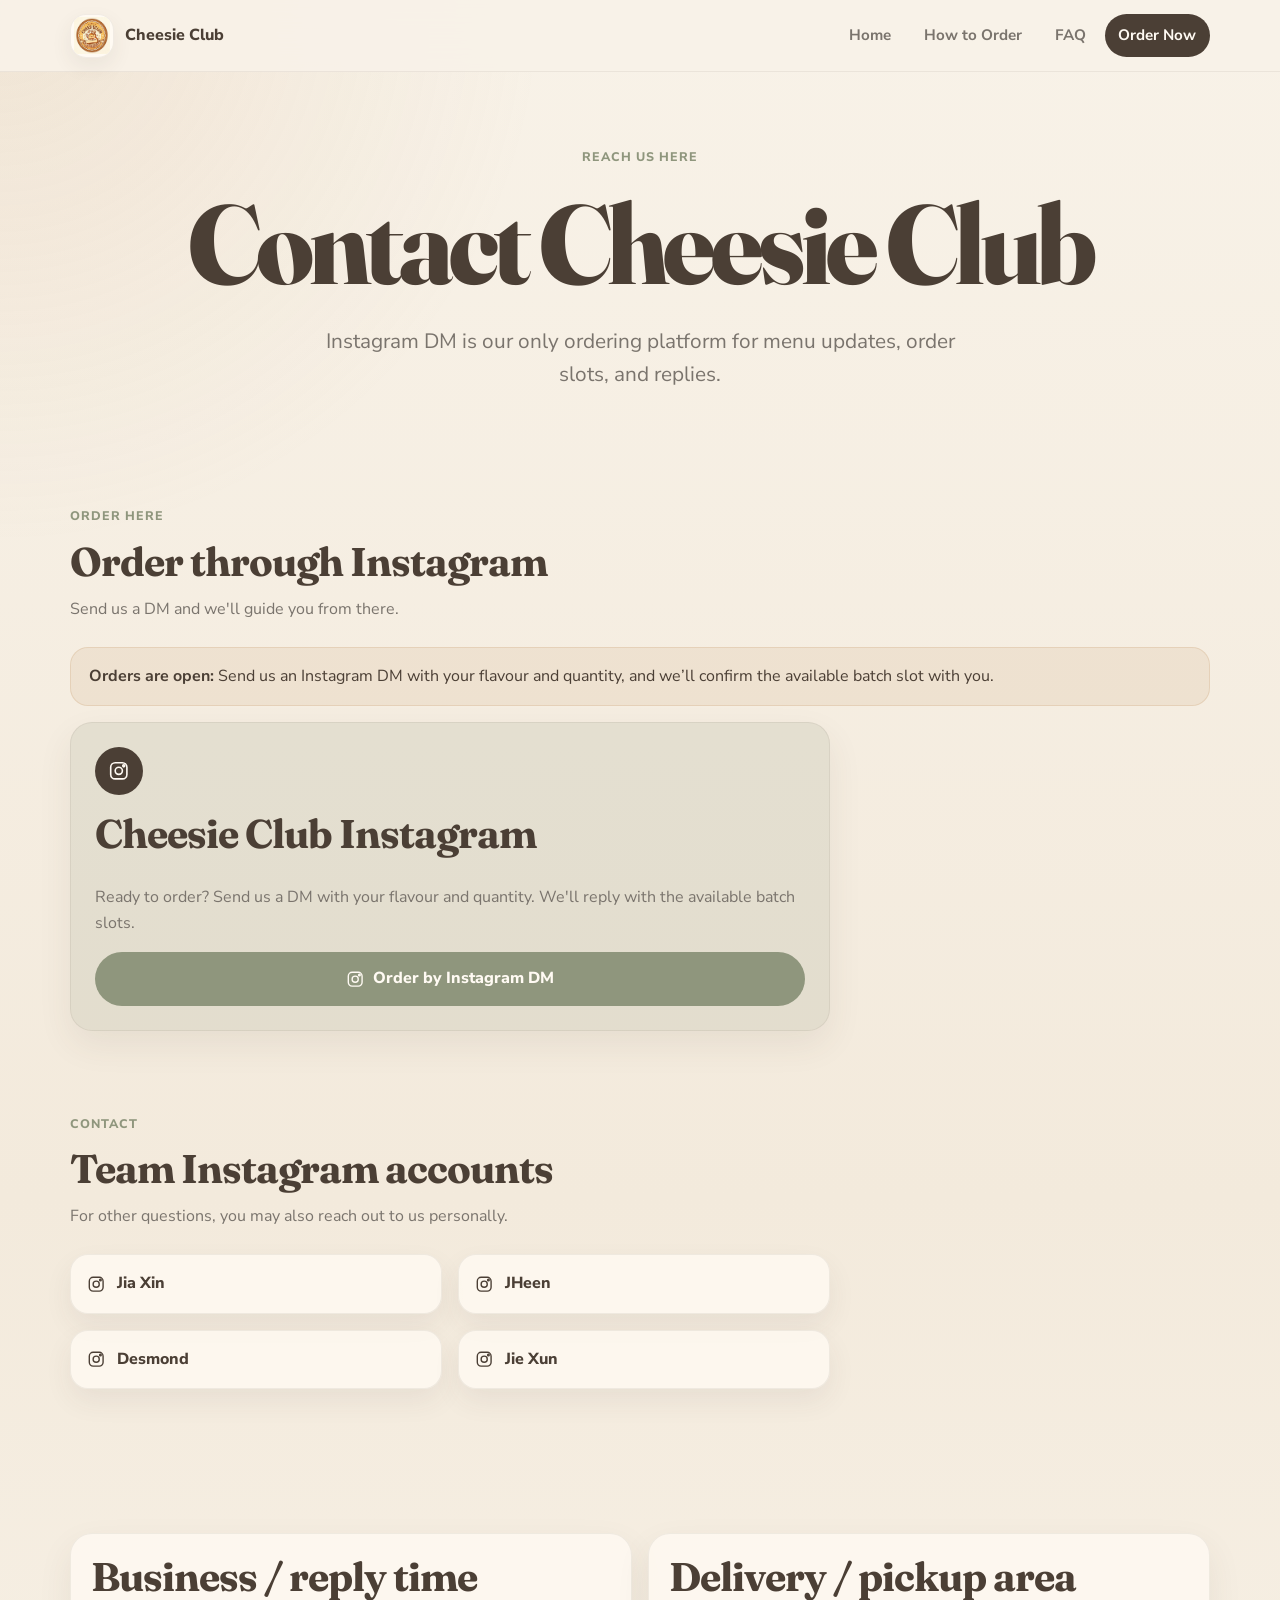
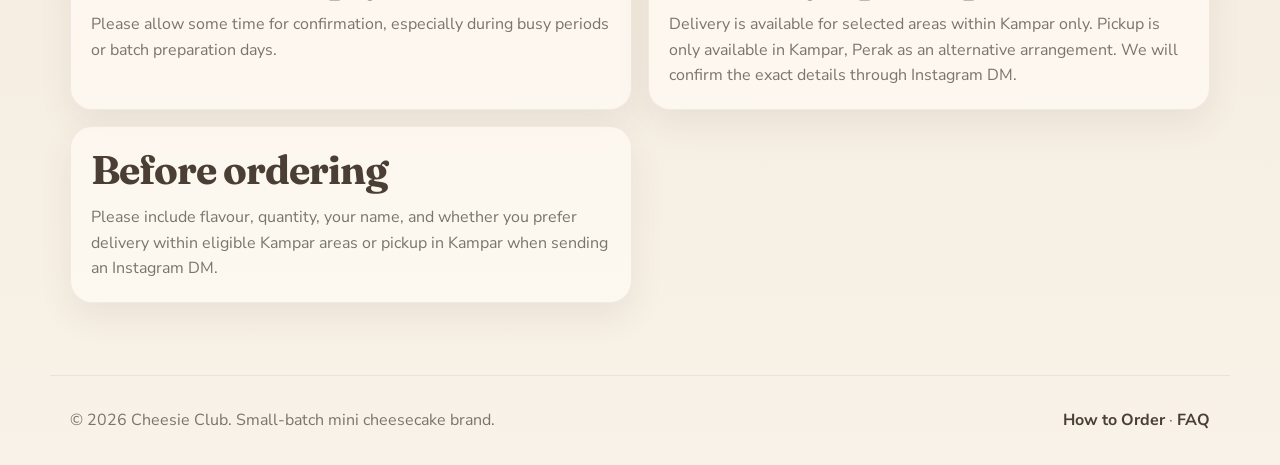
==== commit ec12df49: "Update order terminology and enhance order flow information across multiple pages" ====
--- a/contact.html
+++ b/contact.html
@@ -43,7 +43,7 @@
                 <p>Send us a DM and we'll guide you from there.</p>
             </div>
             <div class="order-status-note">
-                <strong>Pre-orders are open:</strong>
+                <strong>Orders are open:</strong>
                 Send us an Instagram DM with your flavour and quantity, and we&rsquo;ll confirm the available batch slot with you.
             </div>
             <article class="contact-card featured business-card">
@@ -55,14 +55,14 @@
                     </svg>
                 </span>
                 <h2>Cheesie Club Instagram</h2>
-                <p>Ready to pre-order? Send us a DM with your flavour and quantity. We'll reply with the available batch slots.</p>
+                <p>Ready to order? Send us a DM with your flavour and quantity. We'll reply with the available batch slots.</p>
                 <a class="button primary icon-button" href="https://www.instagram.com/cheesie_club/" target="_blank" rel="noopener">
                     <svg class="ig-icon" viewBox="0 0 24 24" aria-hidden="true" focusable="false">
                         <rect x="3" y="3" width="18" height="18" rx="5"></rect>
                         <circle cx="12" cy="12" r="4"></circle>
                         <circle cx="17.5" cy="6.5" r="1.1"></circle>
                     </svg>
-                    Pre-order by Instagram DM
+                    Order by Instagram DM
                 </a>
             </article>
         </section>
--- a/css/style.css
+++ b/css/style.css
@@ -176,7 +176,7 @@
     color: var(--white);
 }
 
-.prelaunch-banner {
+.order-banner {
     background: rgba(200, 159, 114, 0.14);
     border-bottom: 1px solid rgba(75, 63, 53, 0.08);
     padding:
@@ -186,11 +186,11 @@
         max(1.25rem, env(safe-area-inset-left));
 }
 
-.prelaunch-banner.is-hidden {
+.order-banner.is-hidden {
     display: none;
 }
 
-.prelaunch-content {
+.order-banner-content {
     align-items: center;
     background: rgba(255, 250, 243, 0.88);
     border: 1px solid rgba(75, 63, 53, 0.08);
@@ -204,14 +204,14 @@
     padding: 1.1rem;
 }
 
-.prelaunch-content h2 {
+.order-banner-content h2 {
     font-family: var(--font-heading);
     font-size: clamp(1.35rem, 3vw, 2rem);
     letter-spacing: -0.025em;
     margin-bottom: 0.4rem;
 }
 
-.prelaunch-actions {
+.order-banner-actions {
     align-items: center;
     display: flex;
     flex-wrap: wrap;
@@ -799,7 +799,7 @@
 }
 
 @media (max-width: 720px) {
-    .prelaunch-banner {
+    .order-banner {
         padding:
             0.85rem
             max(1rem, env(safe-area-inset-right))
@@ -807,17 +807,17 @@
             max(1rem, env(safe-area-inset-left));
     }
 
-    .prelaunch-content {
+    .order-banner-content {
         grid-template-columns: 1fr;
         padding: 1rem 3.2rem 1rem 1rem;
         position: relative;
     }
 
-    .prelaunch-actions {
+    .order-banner-actions {
         justify-content: stretch;
     }
 
-    .prelaunch-actions .button {
+    .order-banner-actions .button {
         width: 100%;
     }
 
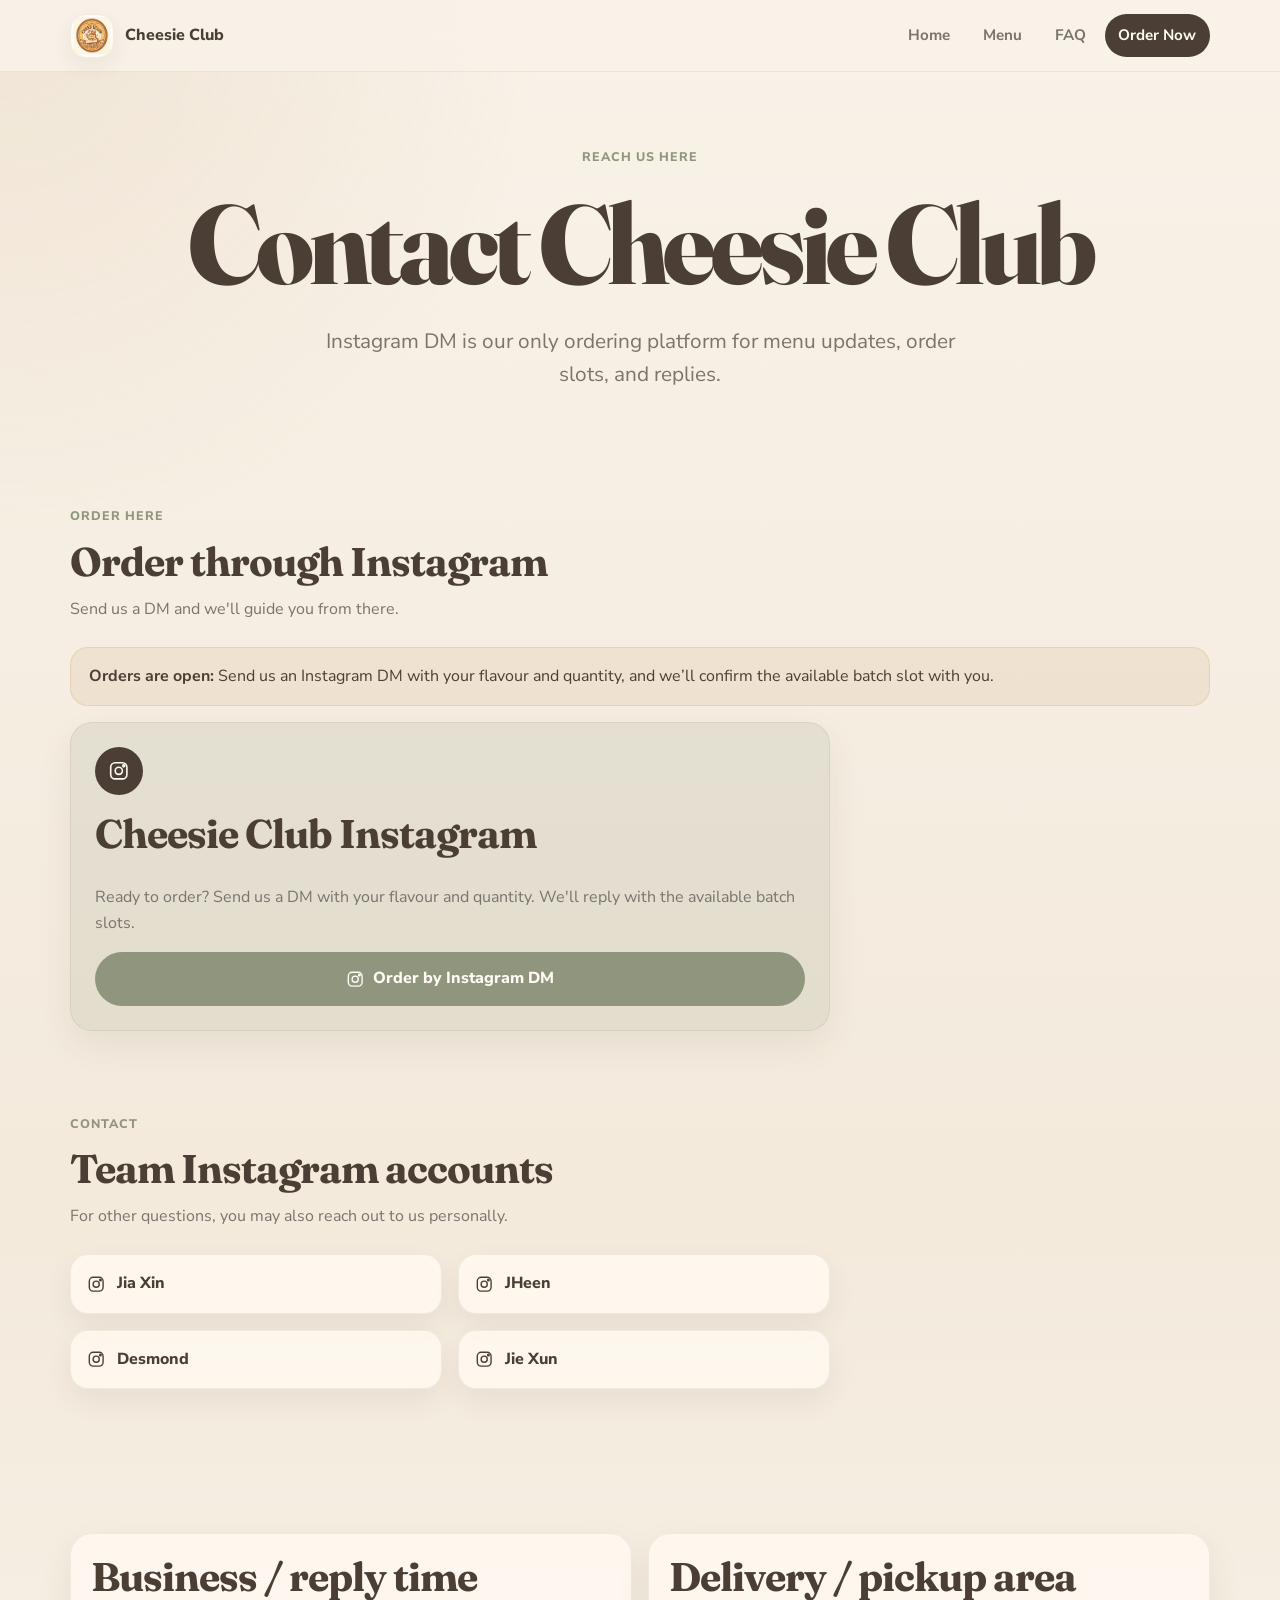
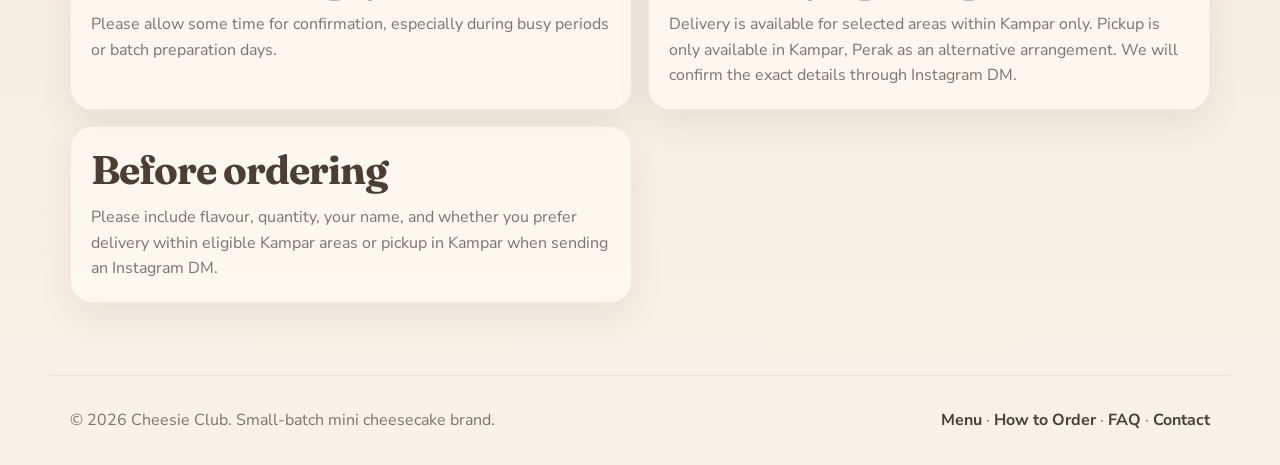
==== commit 9b1948af: "Update navigation links and add menu page with cheesecake flavors" ====
--- a/contact.html
+++ b/contact.html
@@ -22,9 +22,9 @@
             </a>
             <div class="nav-links">
                 <a href="index.html">Home</a>
-                <a href="how-to-order.html">How to Order</a>
+                <a href="menu.html">Menu</a>
                 <a href="faq.html">FAQ</a>
-                <a class="nav-cta" href="contact.html#order">Order Now</a>
+                <a class="nav-cta" href="menu.html">Order Now</a>
             </div>
         </nav>
     </header>
@@ -127,7 +127,7 @@
 
     <footer class="site-footer">
         <p>&copy; 2026 Cheesie Club. Small-batch mini cheesecake brand.</p>
-        <p><a href="how-to-order.html">How to Order</a> · <a href="faq.html">FAQ</a></p>
+        <p><a href="menu.html">Menu</a> · <a href="how-to-order.html">How to Order</a> · <a href="faq.html">FAQ</a> · <a href="contact.html">Contact</a></p>
     </footer>
 
     <script src="js/script.js"></script>
--- a/css/style.css
+++ b/css/style.css
@@ -543,6 +543,16 @@
     background: var(--sage);
 }
 
+.add-to-cart-btn {
+    border: 0;
+    cursor: pointer;
+    font-family: var(--font-body);
+}
+
+.add-to-cart-btn.added {
+    background: var(--sage);
+}
+
 .menu-cta {
     align-items: center;
     background: rgba(255, 250, 243, 0.78);
@@ -559,6 +569,362 @@
 
 .menu-cta p {
     max-width: 34rem;
+}
+
+.preview-card-row {
+    display: grid;
+    gap: 1rem;
+    grid-template-columns: repeat(2, minmax(0, 1fr));
+}
+
+.preview-card {
+    align-items: center;
+    background: rgba(255, 250, 243, 0.78);
+    border: 1px solid rgba(75, 63, 53, 0.08);
+    border-radius: var(--radius);
+    box-shadow: 0 14px 34px rgba(75, 63, 53, 0.08);
+    display: grid;
+    gap: 1rem;
+    grid-template-columns: 9rem minmax(0, 1fr);
+    overflow: hidden;
+    padding: 0.8rem;
+}
+
+.preview-card img {
+    aspect-ratio: 1 / 1;
+    border-radius: 16px;
+    object-fit: cover;
+    width: 100%;
+}
+
+.preview-card h3 {
+    font-size: 1.2rem;
+    margin-bottom: 0.35rem;
+}
+
+body.cart-open {
+    overflow: hidden;
+}
+
+.floating-cart-button {
+    align-items: center;
+    background: var(--brown);
+    border: 0;
+    border-radius: 999px;
+    bottom: max(1rem, env(safe-area-inset-bottom));
+    box-shadow: 0 16px 34px rgba(75, 63, 53, 0.22);
+    color: var(--white);
+    cursor: pointer;
+    display: inline-flex;
+    font-family: var(--font-body);
+    font-weight: 900;
+    gap: 0.55rem;
+    min-height: 3.25rem;
+    padding: 0.85rem 1rem;
+    position: fixed;
+    right: max(1rem, env(safe-area-inset-right));
+    z-index: 45;
+}
+
+.floating-cart-button.cart-bounce {
+    animation: cartBounce 620ms ease;
+}
+
+@keyframes cartBounce {
+    0% {
+        transform: translateY(0) scale(1);
+    }
+
+    30% {
+        transform: translateY(-8px) scale(1.04);
+    }
+
+    55% {
+        transform: translateY(2px) scale(0.98);
+    }
+
+    80% {
+        transform: translateY(-3px) scale(1.02);
+    }
+
+    100% {
+        transform: translateY(0) scale(1);
+    }
+}
+
+.cart-symbol {
+    font-size: 1.1rem;
+}
+
+.cart-badge {
+    align-items: center;
+    background: #d84a3a;
+    border: 2px solid var(--white);
+    border-radius: 999px;
+    color: var(--white);
+    display: inline-flex;
+    font-size: 0.78rem;
+    font-weight: 900;
+    height: 1.45rem;
+    justify-content: center;
+    min-width: 1.45rem;
+    padding: 0 0.35rem;
+}
+
+.cart-badge.is-empty {
+    display: none;
+}
+
+.cart-overlay {
+    background: rgba(75, 63, 53, 0.34);
+    inset: 0;
+    position: fixed;
+    z-index: 40;
+}
+
+.cart-drawer {
+    background: linear-gradient(180deg, rgba(255, 250, 243, 0.98), rgba(248, 242, 232, 0.98));
+    border-left: 1px solid rgba(75, 63, 53, 0.08);
+    box-shadow: -18px 0 45px rgba(75, 63, 53, 0.18);
+    display: flex;
+    flex-direction: column;
+    gap: 1rem;
+    height: 100vh;
+    max-width: 430px;
+    overflow-y: auto;
+    padding:
+        max(1.2rem, env(safe-area-inset-top))
+        max(1.2rem, env(safe-area-inset-right))
+        max(1.2rem, env(safe-area-inset-bottom))
+        1.2rem;
+    position: fixed;
+    right: 0;
+    top: 0;
+    transform: translateX(105%);
+    transition: transform 220ms ease;
+    width: min(100%, 430px);
+    z-index: 50;
+}
+
+.cart-drawer.is-open {
+    transform: translateX(0);
+}
+
+.cart-drawer-header {
+    align-items: flex-start;
+    display: flex;
+    gap: 1rem;
+    justify-content: space-between;
+}
+
+.cart-drawer-header h2 {
+    font-family: var(--font-heading);
+    font-size: clamp(1.45rem, 4vw, 2rem);
+    letter-spacing: -0.025em;
+}
+
+.cart-close {
+    align-items: center;
+    background: rgba(75, 63, 53, 0.08);
+    border: 0;
+    border-radius: 50%;
+    color: var(--brown);
+    cursor: pointer;
+    display: inline-flex;
+    flex: 0 0 auto;
+    font-size: 1.45rem;
+    font-weight: 900;
+    height: 2.5rem;
+    justify-content: center;
+    line-height: 1;
+    width: 2.5rem;
+}
+
+.cart-content {
+    display: grid;
+    gap: 1rem;
+}
+
+.cart-content[hidden],
+.cart-overlay[hidden] {
+    display: none;
+}
+
+.cart-empty,
+.fulfilment-box,
+.cart-summary,
+.cart-note,
+.order-message-preview {
+    background: rgba(255, 250, 243, 0.82);
+    border: 1px solid rgba(75, 63, 53, 0.08);
+    border-radius: 18px;
+}
+
+.cart-empty {
+    padding: 1rem;
+}
+
+.cart-items {
+    display: grid;
+    gap: 0.75rem;
+}
+
+.cart-item {
+    align-items: center;
+    background: rgba(255, 250, 243, 0.82);
+    border: 1px solid rgba(75, 63, 53, 0.08);
+    border-radius: 18px;
+    display: grid;
+    gap: 0.75rem;
+    grid-template-columns: minmax(0, 1fr) auto;
+    padding: 0.9rem;
+}
+
+.cart-item h3 {
+    font-size: 1rem;
+}
+
+.cart-item small {
+    color: var(--muted-gray);
+    display: block;
+    font-weight: 700;
+}
+
+.cart-qty-controls {
+    align-items: center;
+    display: inline-flex;
+    gap: 0.45rem;
+}
+
+.cart-qty-controls button {
+    align-items: center;
+    background: rgba(143, 150, 125, 0.16);
+    border: 0;
+    border-radius: 50%;
+    color: var(--brown);
+    cursor: pointer;
+    display: inline-flex;
+    font-weight: 900;
+    height: 2rem;
+    justify-content: center;
+    width: 2rem;
+}
+
+.cart-qty-controls span {
+    font-weight: 900;
+    min-width: 1.5rem;
+    text-align: center;
+}
+
+.fulfilment-box {
+    display: grid;
+    gap: 0.75rem;
+    padding: 1rem;
+}
+
+.fulfilment-box h3 {
+    font-size: 1rem;
+}
+
+.fulfilment-option {
+    align-items: flex-start;
+    color: var(--muted-gray);
+    display: flex;
+    gap: 0.55rem;
+    font-weight: 700;
+}
+
+.fulfilment-option input {
+    accent-color: var(--sage);
+    margin-top: 0.3rem;
+}
+
+.cart-summary {
+    display: grid;
+    gap: 0.6rem;
+    padding: 1rem;
+}
+
+.cart-summary div {
+    align-items: center;
+    display: flex;
+    justify-content: space-between;
+}
+
+.cart-summary span {
+    color: var(--muted-gray);
+}
+
+.cart-promotion-row {
+    background: rgba(143, 150, 125, 0.08);
+    border-radius: 12px;
+    margin-inline: -0.25rem;
+    padding: 0.35rem 0.25rem;
+}
+
+.cart-promotion-row[hidden] {
+    display: none;
+}
+
+.cart-promotion-row strong {
+    color: var(--sage);
+}
+
+.cart-summary-total {
+    border-top: 1px solid rgba(75, 63, 53, 0.1);
+    margin-top: 0.25rem;
+    padding-top: 0.75rem;
+}
+
+.cart-summary-total strong {
+    color: var(--caramel);
+    font-size: 1.2rem;
+}
+
+.cart-note {
+    color: var(--muted-gray);
+    font-size: 0.92rem;
+    padding: 0.85rem;
+}
+
+.message-preview-label {
+    color: var(--brown);
+    font-weight: 900;
+}
+
+.order-message-preview {
+    color: var(--brown);
+    font-family: var(--font-body);
+    line-height: 1.5;
+    padding: 0.9rem;
+    resize: vertical;
+    width: 100%;
+}
+
+.cart-actions {
+    display: grid;
+    gap: 0.65rem;
+}
+
+.cart-actions .button {
+    width: 100%;
+}
+
+.clear-cart-button {
+    background: transparent;
+    border: 0;
+    color: var(--muted-gray);
+    cursor: pointer;
+    font-family: var(--font-body);
+    font-weight: 800;
+    padding: 0.5rem;
+    text-decoration: underline;
+}
+
+@media (prefers-reduced-motion: reduce) {
+    .floating-cart-button.cart-bounce {
+        animation: none;
+    }
 }
 
 .split-section {
@@ -882,8 +1248,8 @@
     .hero {
         gap: 1.2rem;
         min-height: auto;
-        padding-bottom: 2.5rem;
-        padding-top: 2.2rem;
+        padding-bottom: 2rem;
+        padding-top: 1.6rem;
     }
 
     .hero h1,
@@ -899,11 +1265,7 @@
     }
 
     .hero-visual {
-        aspect-ratio: auto;
-        border-radius: 26px;
-        gap: 1rem;
-        min-height: auto;
-        padding: 1.25rem;
+        display: none;
     }
 
     .hero-visual > img {
@@ -931,6 +1293,44 @@
 
     .menu-cta .button {
         width: 100%;
+    }
+
+    .preview-card-row {
+        grid-template-columns: 1fr;
+    }
+
+    .preview-card {
+        grid-template-columns: 6.5rem minmax(0, 1fr);
+    }
+
+    .floating-cart-button {
+        bottom: max(0.85rem, env(safe-area-inset-bottom));
+        left: max(1rem, env(safe-area-inset-left));
+        justify-content: center;
+        right: max(1rem, env(safe-area-inset-right));
+        width: auto;
+    }
+
+    .cart-drawer {
+        border-left: 0;
+        border-radius: 28px 28px 0 0;
+        bottom: 0;
+        box-shadow: 0 -18px 45px rgba(75, 63, 53, 0.2);
+        height: min(88vh, 720px);
+        max-width: none;
+        padding:
+            1.2rem
+            max(1rem, env(safe-area-inset-right))
+            max(1.2rem, env(safe-area-inset-bottom))
+            max(1rem, env(safe-area-inset-left));
+        right: 0;
+        top: auto;
+        transform: translateY(105%);
+        width: 100%;
+    }
+
+    .cart-drawer.is-open {
+        transform: translateY(0);
     }
 
     .menu-grid,
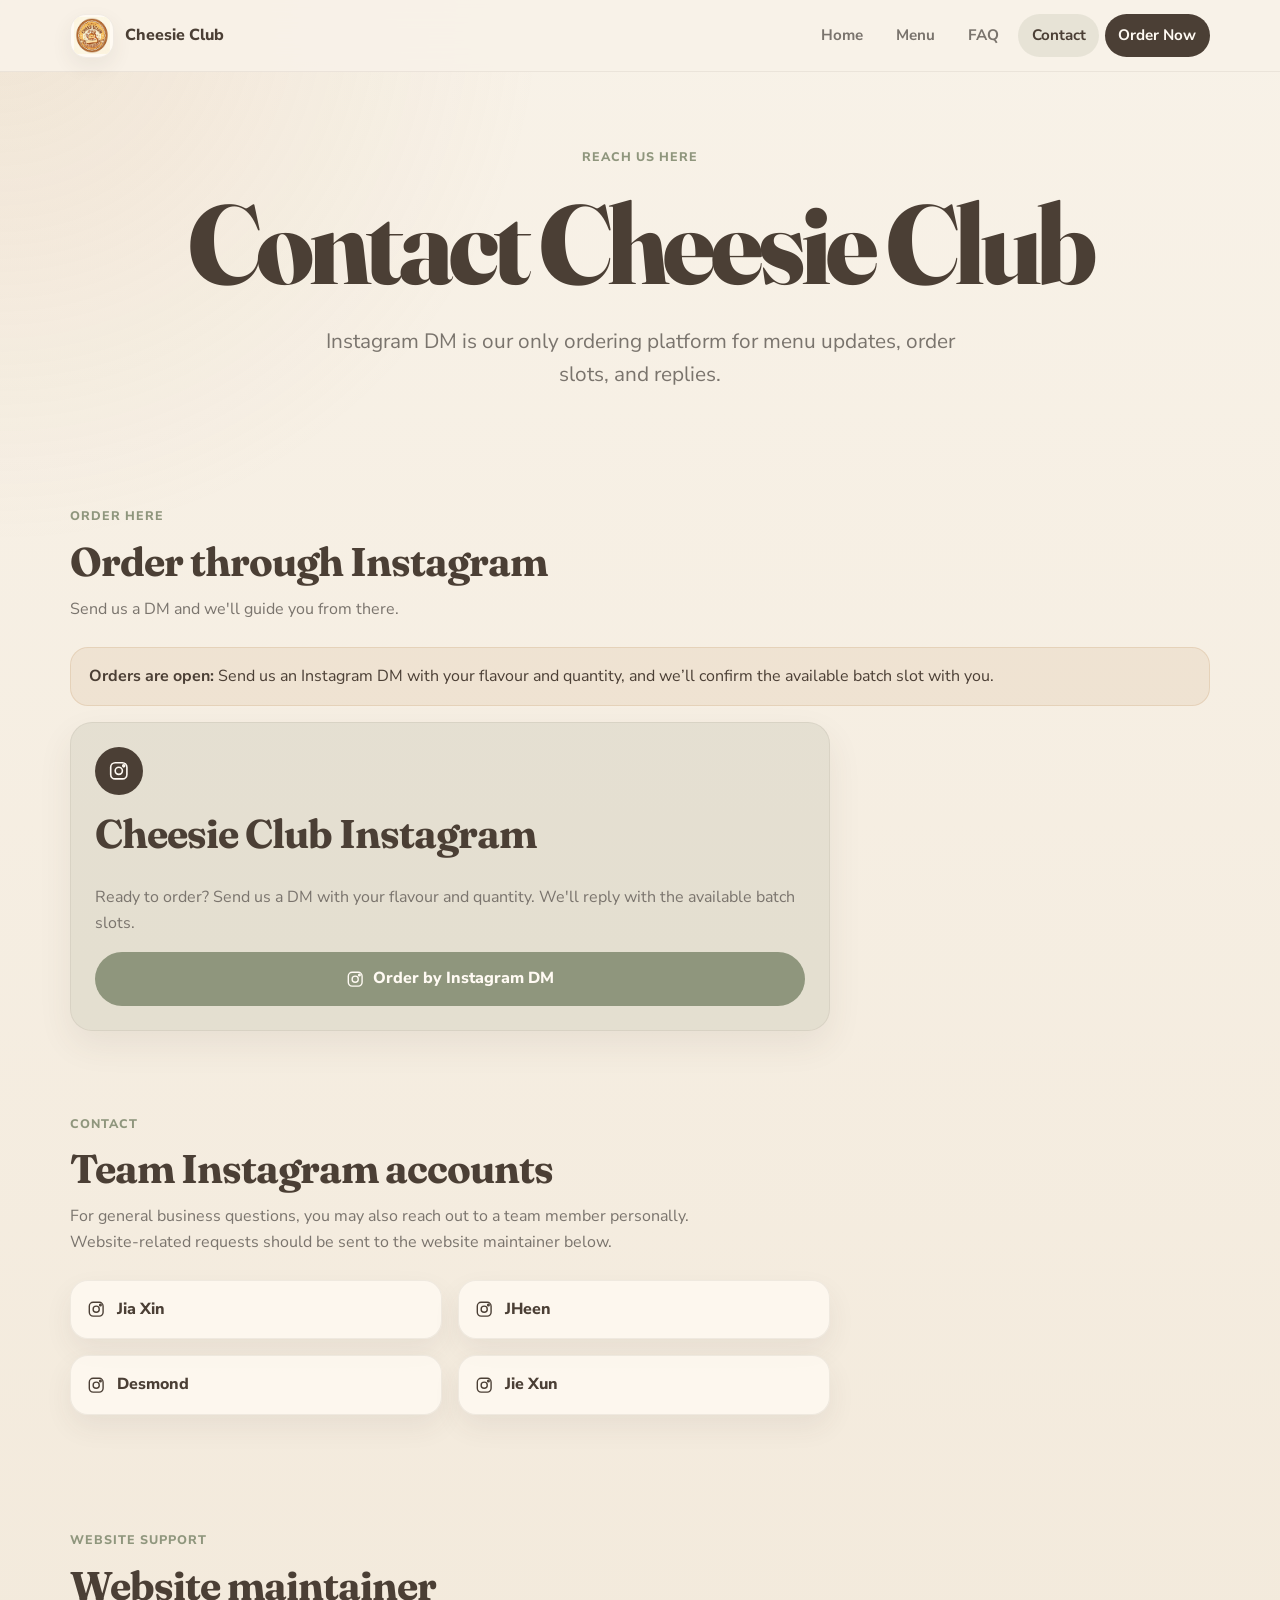
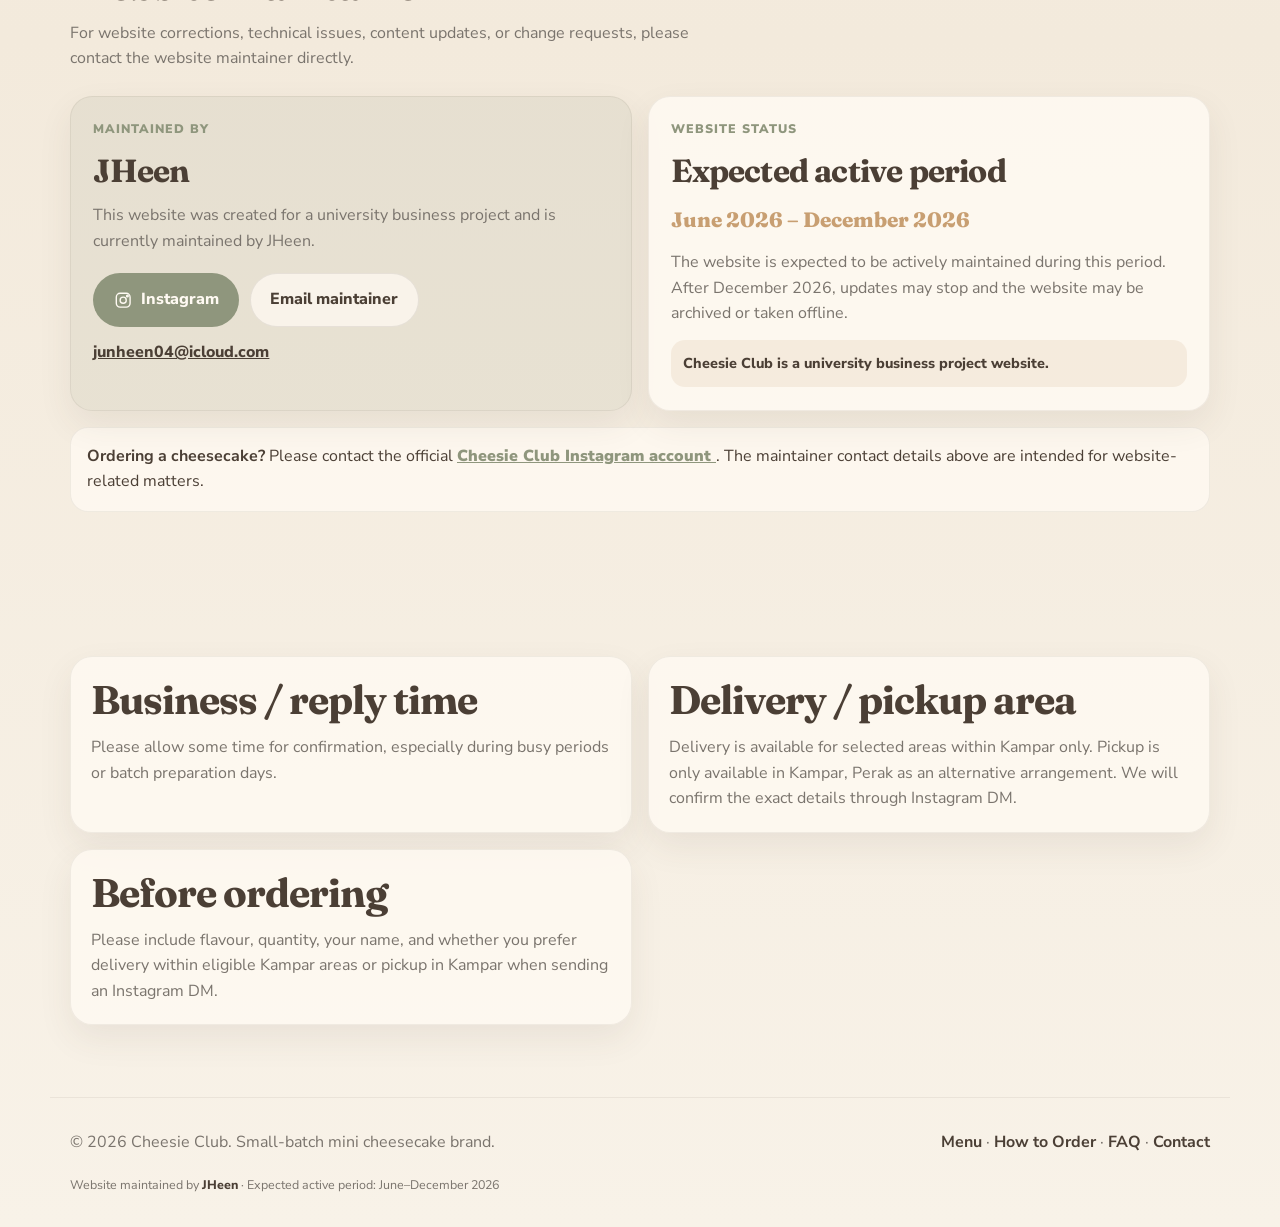
==== commit 5b7a6f8d: "Add website maintainer contact information" ====
--- a/contact.html
+++ b/contact.html
@@ -3,7 +3,7 @@
 <head>
     <meta charset="UTF-8">
     <meta name="viewport" content="width=device-width, initial-scale=1.0, viewport-fit=cover">
-    <meta name="description" content="Contact Cheesie Club and order mini cheesecakes through Instagram DM.">
+    <meta name="description" content="Contact Cheesie Club for orders and find website maintainer information for corrections, updates, or technical issues.">
     <title>Contact | Cheesie Club</title>
     <link rel="preconnect" href="https://fonts.googleapis.com">
     <link rel="preconnect" href="https://fonts.gstatic.com" crossorigin>
@@ -24,6 +24,7 @@
                 <a href="index.html">Home</a>
                 <a href="menu.html">Menu</a>
                 <a href="faq.html">FAQ</a>
+                <a class="active" href="contact.html" aria-current="page">Contact</a>
                 <a class="nav-cta" href="menu.html">Order Now</a>
             </div>
         </nav>
@@ -39,7 +40,7 @@
         <section class="section order-section" id="order">
             <div class="section-heading">
                 <span class="eyebrow">Order here</span>
-                <h1>Order through Instagram</h1>
+                <h2>Order through Instagram</h2>
                 <p>Send us a DM and we'll guide you from there.</p>
             </div>
             <div class="order-status-note">
@@ -71,7 +72,7 @@
             <div class="section-heading">
                 <span class="eyebrow">Contact</span>
                 <h2>Team Instagram accounts</h2>
-                <p>For other questions, you may also reach out to us personally.</p>
+                <p>For general business questions, you may also reach out to a team member personally. Website-related requests should be sent to the website maintainer below.</p>
             </div>
 <div class="team-contact-grid">
     <a class="team-card" href="https://www.instagram.com/jiaxinn__27/" target="_blank" rel="noopener">
@@ -107,6 +108,90 @@
         <span>Jie Xun</span>
     </a>
 </div>
+        </section>
+
+        <section class="section website-maintainer-section" id="website-maintainer">
+            <div class="section-heading">
+                <span class="eyebrow">Website support</span>
+                <h2>Website maintainer</h2>
+                <p>
+                    For website corrections, technical issues, content updates, or change requests,
+                    please contact the website maintainer directly.
+                </p>
+            </div>
+
+            <div class="maintainer-grid">
+                <article class="maintainer-card maintainer-contact-card">
+                    <span class="maintainer-label">Maintained by</span>
+                    <h3>JHeen</h3>
+
+                    <p>
+                        This website was created for a university business project and is currently
+                        maintained by JHeen.
+                    </p>
+
+                    <div class="maintainer-actions">
+                        <a
+                            class="button primary icon-button"
+                            href="https://www.instagram.com/junheen_04/"
+                            target="_blank"
+                            rel="noopener"
+                        >
+                            <svg class="ig-icon" viewBox="0 0 24 24" aria-hidden="true" focusable="false">
+                                <rect x="3" y="3" width="18" height="18" rx="5"></rect>
+                                <circle cx="12" cy="12" r="4"></circle>
+                                <circle cx="17.5" cy="6.5" r="1.1"></circle>
+                            </svg>
+                            Instagram
+                        </a>
+
+                        <a
+                            class="button secondary"
+                            href="mailto:junheen04@icloud.com"
+                        >
+                            Email maintainer
+                        </a>
+                    </div>
+
+                    <p class="maintainer-email">
+                        <a href="mailto:junheen04@icloud.com">
+                            junheen04@icloud.com
+                        </a>
+                    </p>
+                </article>
+
+                <article class="maintainer-card website-status-card">
+                    <span class="maintainer-label">Website status</span>
+                    <h3>Expected active period</h3>
+
+                    <p class="website-period">
+                        June 2026 &ndash; December 2026
+                    </p>
+
+                    <p>
+                        The website is expected to be actively maintained during this period.
+                        After December 2026, updates may stop and the website may be archived
+                        or taken offline.
+                    </p>
+
+                    <p class="website-project-note">
+                        Cheesie Club is a university business project website.
+                    </p>
+                </article>
+            </div>
+
+            <div class="maintainer-order-note">
+                <strong>Ordering a cheesecake?</strong>
+                Please contact the official
+                <a
+                    href="https://www.instagram.com/cheesie_club/"
+                    target="_blank"
+                    rel="noopener"
+                >
+                    Cheesie Club Instagram account
+                </a>.
+                The maintainer contact details above are intended for website-related matters.
+            </div>
         </section>
 
         <section class="section info-grid">
@@ -127,7 +212,19 @@
 
     <footer class="site-footer">
         <p>&copy; 2026 Cheesie Club. Small-batch mini cheesecake brand.</p>
-        <p><a href="menu.html">Menu</a> · <a href="how-to-order.html">How to Order</a> · <a href="faq.html">FAQ</a> · <a href="contact.html">Contact</a></p>
+
+        <p>
+            <a href="menu.html">Menu</a> ·
+            <a href="how-to-order.html">How to Order</a> ·
+            <a href="faq.html">FAQ</a> ·
+            <a href="contact.html">Contact</a>
+        </p>
+
+        <p class="site-maintainer-note">
+            Website maintained by
+            <a href="contact.html#website-maintainer">JHeen</a>
+            · Expected active period: June&ndash;December 2026
+        </p>
     </footer>
 
     <script src="js/script.js"></script>
--- a/css/style.css
+++ b/css/style.css
@@ -470,6 +470,18 @@
         var(--soft-beige);
     object-fit: cover;
     width: 100%;
+}
+
+.menu-order-grid .flavour-card {
+    min-width: 0;
+}
+
+.menu-order-grid .flavour-card img {
+    aspect-ratio: 1 / 1;
+}
+
+.menu-order-grid .mini-order-link {
+    white-space: nowrap;
 }
 
 .step-card,
@@ -751,7 +763,6 @@
 }
 
 .cart-empty,
-.fulfilment-box,
 .cart-summary,
 .cart-note,
 .order-message-preview {
@@ -816,16 +827,6 @@
     text-align: center;
 }
 
-.fulfilment-box {
-    display: grid;
-    gap: 0.75rem;
-    padding: 1rem;
-}
-
-.fulfilment-box h3 {
-    font-size: 1rem;
-}
-
 .fulfilment-option {
     align-items: flex-start;
     color: var(--muted-gray);
@@ -839,6 +840,19 @@
     margin-top: 0.3rem;
 }
 
+.fulfilment-option span {
+    display: grid;
+    gap: 0.1rem;
+}
+
+.fulfilment-option strong {
+    color: var(--brown);
+}
+
+.fulfilment-option small {
+    font-size: 0.82rem;
+}
+
 .cart-summary {
     display: grid;
     gap: 0.6rem;
@@ -855,18 +869,18 @@
     color: var(--muted-gray);
 }
 
-.cart-promotion-row {
+.cart-discount-row {
     background: rgba(143, 150, 125, 0.08);
     border-radius: 12px;
     margin-inline: -0.25rem;
     padding: 0.35rem 0.25rem;
 }
 
-.cart-promotion-row[hidden] {
+.cart-discount-row[hidden] {
     display: none;
 }
 
-.cart-promotion-row strong {
+.cart-discount-row strong {
     color: var(--sage);
 }
 
@@ -921,6 +935,190 @@
     text-decoration: underline;
 }
 
+.order-step-indicator {
+    align-items: center;
+    display: flex;
+    justify-content: center;
+    margin-bottom: 0.4rem;
+    margin-top: 0.65rem;
+}
+
+.order-step-dot {
+    align-items: center;
+    background: rgba(75, 63, 53, 0.1);
+    border-radius: 50%;
+    display: inline-flex;
+    font-size: 0.78rem;
+    font-weight: 900;
+    height: 1.8rem;
+    justify-content: center;
+    width: 1.8rem;
+}
+
+.order-step-dot.is-active {
+    background: var(--sage);
+    color: var(--white);
+}
+
+.order-step-line {
+    background: rgba(75, 63, 53, 0.12);
+    height: 2px;
+    width: 3rem;
+}
+
+.order-step-view {
+    display: grid;
+    gap: 1rem;
+    min-width: 0;
+}
+
+.order-step-view[hidden],
+.order-field[hidden],
+.early-bird-notice[hidden] {
+    display: none;
+}
+
+.cart-review-summary {
+    background: rgba(255, 250, 243, 0.82);
+    border: 1px solid rgba(75, 63, 53, 0.08);
+    border-radius: 18px;
+    display: grid;
+    gap: 0.6rem;
+    padding: 1rem;
+}
+
+.cart-review-summary div {
+    align-items: center;
+    display: flex;
+    justify-content: space-between;
+}
+
+.cart-review-summary p,
+.order-details-heading p {
+    color: var(--muted-gray);
+    font-size: 0.88rem;
+}
+
+.continue-order-button {
+    width: 100%;
+}
+
+.order-details-heading {
+    display: grid;
+    gap: 0.35rem;
+}
+
+.order-details-heading h2 {
+    font-family: var(--font-heading);
+    font-size: 1.45rem;
+    letter-spacing: -0.02em;
+}
+
+.order-form-group,
+.order-field {
+    background: rgba(255, 250, 243, 0.82);
+    border: 1px solid rgba(75, 63, 53, 0.08);
+    border-radius: 18px;
+    min-width: 0;
+}
+
+.order-form-group {
+    display: grid;
+    gap: 0.75rem;
+    padding: 1rem;
+}
+
+.order-form-group legend {
+    color: var(--brown);
+    font-weight: 900;
+    padding-inline: 0.35rem;
+}
+
+.order-form-grid {
+    display: grid;
+    gap: 0.75rem;
+    grid-template-columns: repeat(2, minmax(0, 1fr));
+    min-width: 0;
+}
+
+.order-field {
+    display: grid;
+    gap: 0.4rem;
+    padding: 0.9rem;
+}
+
+.order-field > span {
+    color: var(--brown);
+    font-weight: 900;
+}
+
+.order-field input,
+.order-field textarea {
+    background: var(--white);
+    border: 1px solid rgba(75, 63, 53, 0.16);
+    border-radius: 12px;
+    color: var(--brown);
+    font: inherit;
+    max-width: 100%;
+    min-width: 0;
+    padding: 0.75rem;
+    width: 100%;
+}
+
+.order-field textarea {
+    resize: vertical;
+}
+
+.order-field small,
+.order-request-note {
+    color: var(--muted-gray);
+    font-size: 0.82rem;
+}
+
+.order-field.has-error {
+    border-color: #b43f32;
+}
+
+.order-field [aria-invalid="true"] {
+    border-color: #b43f32;
+    outline-color: #b43f32;
+}
+
+.order-field .order-field-error {
+    color: #9f3026;
+    font-weight: 800;
+}
+
+.order-field-error:empty {
+    display: none;
+}
+
+.order-back-button {
+    align-self: flex-start;
+    background: transparent;
+    border: 0;
+    color: var(--brown);
+    cursor: pointer;
+    font: inherit;
+    font-weight: 900;
+    justify-self: start;
+    padding: 0;
+}
+
+.early-bird-notice {
+    background: rgba(143, 150, 125, 0.14);
+    border: 1px solid rgba(143, 150, 125, 0.22);
+    border-radius: 14px;
+    color: var(--brown);
+    font-size: 0.88rem;
+    font-weight: 800;
+    padding: 0.75rem;
+}
+
+.order-request-note {
+    line-height: 1.5;
+}
+
 @media (prefers-reduced-motion: reduce) {
     .floating-cart-button.cart-bounce {
         animation: none;
@@ -1124,6 +1322,90 @@
 .team-card:hover {
     box-shadow: 0 16px 32px rgba(75, 63, 53, 0.11);
     transform: translateY(-2px);
+}
+
+.website-maintainer-section {
+    padding-top: 2.5rem;
+}
+
+.maintainer-grid {
+    display: grid;
+    gap: 1rem;
+    grid-template-columns: repeat(2, minmax(0, 1fr));
+}
+
+.maintainer-card {
+    background: rgba(255, 250, 243, 0.82);
+    border: 1px solid rgba(75, 63, 53, 0.08);
+    border-radius: var(--radius);
+    box-shadow: 0 14px 34px rgba(75, 63, 53, 0.08);
+    display: flex;
+    flex-direction: column;
+    gap: 0.85rem;
+    padding: 1.4rem;
+}
+
+.maintainer-contact-card {
+    background: rgba(143, 150, 125, 0.12);
+}
+
+.maintainer-card h3 {
+    font-family: var(--font-heading);
+    font-size: clamp(1.4rem, 3vw, 2rem);
+    letter-spacing: -0.025em;
+}
+
+.maintainer-label {
+    color: var(--sage);
+    font-size: 0.78rem;
+    font-weight: 900;
+    letter-spacing: 0.08em;
+    text-transform: uppercase;
+}
+
+.maintainer-actions {
+    display: flex;
+    flex-wrap: wrap;
+    gap: 0.7rem;
+    margin-top: 0.35rem;
+}
+
+.maintainer-email a {
+    color: var(--brown);
+    font-weight: 800;
+    overflow-wrap: anywhere;
+    text-decoration: underline;
+}
+
+.website-period {
+    color: var(--caramel);
+    font-family: var(--font-heading);
+    font-size: 1.3rem;
+    font-weight: 800;
+}
+
+.website-project-note {
+    background: rgba(200, 159, 114, 0.14);
+    border-radius: 14px;
+    color: var(--brown);
+    font-size: 0.9rem;
+    font-weight: 800;
+    margin-top: auto;
+    padding: 0.75rem;
+}
+
+.maintainer-order-note {
+    background: rgba(255, 250, 243, 0.78);
+    border: 1px solid rgba(75, 63, 53, 0.08);
+    border-radius: 18px;
+    margin-top: 1rem;
+    padding: 1rem;
+}
+
+.maintainer-order-note a {
+    color: var(--sage);
+    font-weight: 900;
+    text-decoration: underline;
 }
 
 .site-footer {
@@ -1147,6 +1429,16 @@
     font-weight: 700;
 }
 
+.site-maintainer-note {
+    color: var(--muted-gray);
+    font-size: 0.78rem;
+    margin-top: 0.45rem;
+}
+
+.site-maintainer-note a {
+    font-weight: 800;
+}
+
 @media (max-width: 980px) {
     .hero,
     .split-section,
@@ -1165,6 +1457,19 @@
 }
 
 @media (max-width: 720px) {
+    .maintainer-grid {
+        grid-template-columns: 1fr;
+    }
+
+    .maintainer-actions {
+        align-items: stretch;
+        flex-direction: column;
+    }
+
+    .maintainer-actions .button {
+        width: 100%;
+    }
+
     .order-banner {
         padding:
             0.85rem
@@ -1333,6 +1638,15 @@
         transform: translateY(0);
     }
 
+    .cart-actions {
+        background: linear-gradient(180deg, rgba(248, 242, 232, 0), rgba(248, 242, 232, 0.98) 20%);
+        bottom: calc(-1 * max(1.2rem, env(safe-area-inset-bottom)));
+        margin-inline: -0.25rem;
+        padding: 1.25rem 0.25rem max(1.2rem, env(safe-area-inset-bottom));
+        position: sticky;
+        z-index: 2;
+    }
+
     .menu-grid,
     .steps-grid,
     .info-grid,
@@ -1341,6 +1655,80 @@
         grid-template-columns: 1fr;
     }
 
+    .menu-order-grid {
+        gap: 0.75rem;
+        grid-template-columns: repeat(2, minmax(0, 1fr));
+    }
+
+    .menu-order-grid .flavour-card {
+        border-radius: 18px;
+    }
+
+    .menu-order-grid .flavour-card img {
+        aspect-ratio: 1 / 1;
+    }
+
+    .menu-order-grid .flavour-card-body {
+        gap: 0.4rem;
+        padding: 0.75rem;
+    }
+
+    .menu-order-grid .flavour-tag {
+        font-size: 0.68rem;
+        padding: 0.25rem 0.45rem;
+    }
+
+    .menu-order-grid .flavour-card h3 {
+        font-size: 1rem;
+    }
+
+    .menu-order-grid .flavour-card-body > p {
+        display: none;
+    }
+
+    .menu-order-grid .flavour-card-footer {
+        align-items: stretch;
+        gap: 0.45rem;
+    }
+
+    .menu-order-grid .price {
+        font-size: 1rem;
+    }
+
+    .menu-order-grid .mini-order-link {
+        font-size: 0.78rem;
+        min-height: 2.55rem;
+        padding: 0.55rem 0.45rem;
+        width: 100%;
+    }
+
+    .menu-page-hero {
+        padding-bottom: 1.25rem;
+    }
+
+    .menu-page-section {
+        padding-top: 1.25rem;
+    }
+
+    .menu-page-section .section-heading {
+        margin-bottom: 1rem;
+    }
+
+    .menu-page-section .section-heading h2 {
+        font-size: 1.45rem;
+    }
+
+    .menu-page-section .section-heading p:not(.image-note) {
+        font-size: 0.95rem;
+    }
+
+    .menu-page-section .image-note {
+        border-radius: 14px;
+        font-size: 0.78rem;
+        line-height: 1.4;
+        padding: 0.45rem 0.6rem;
+    }
+
     .instagram-cta {
         border-radius: 24px;
         margin: 1rem;
@@ -1355,6 +1743,12 @@
     }
 }
 
+@media (max-width: 480px) {
+    .order-form-grid {
+        grid-template-columns: 1fr;
+    }
+}
+
 @media (max-width: 460px) {
     .button {
         width: 100%;
@@ -1371,4 +1765,21 @@
     .nav-links .nav-cta {
         padding-inline: 0.75rem;
     }
-}
+
+    .menu-order-grid {
+        gap: 0.6rem;
+    }
+
+    .menu-order-grid .flavour-card-body {
+        padding: 0.65rem;
+    }
+
+    .menu-order-grid .flavour-tag {
+        display: none;
+    }
+
+    .menu-order-grid .mini-order-link {
+        font-size: 0.74rem;
+        min-height: 2.45rem;
+    }
+}
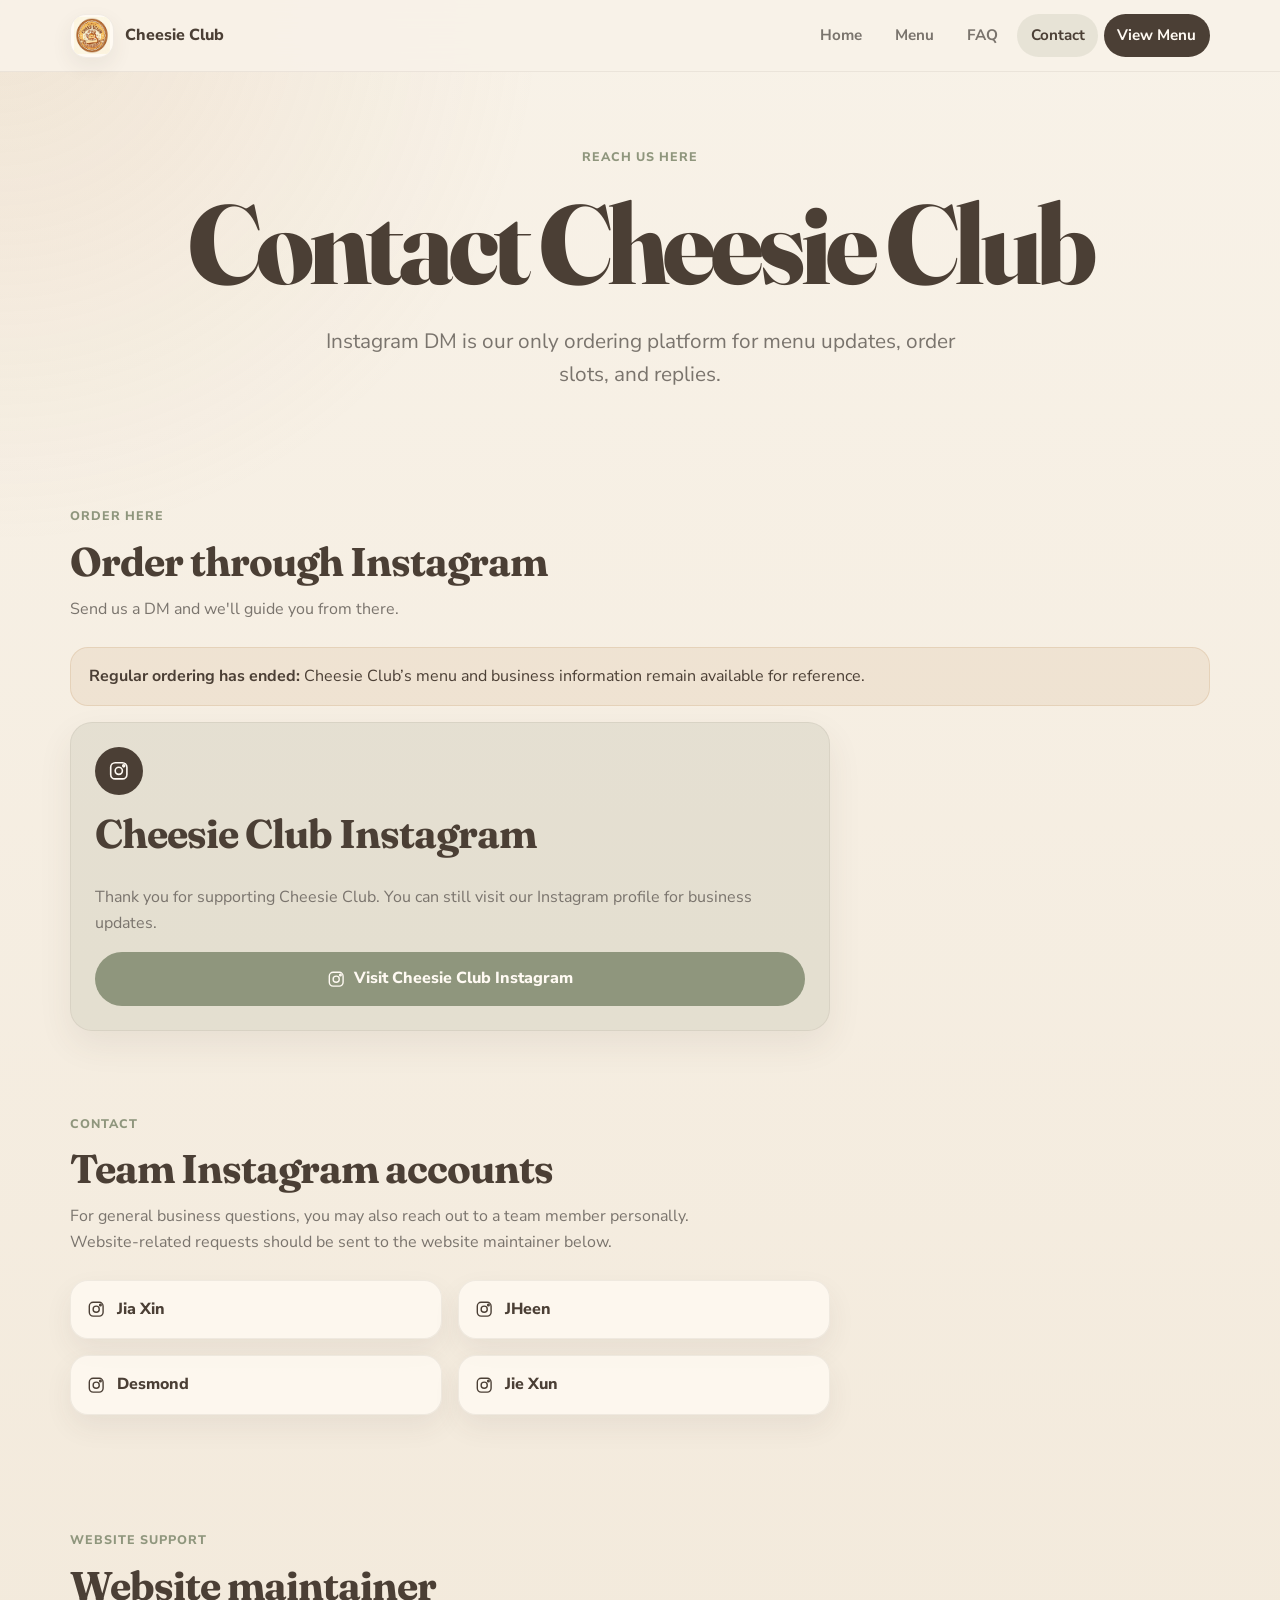
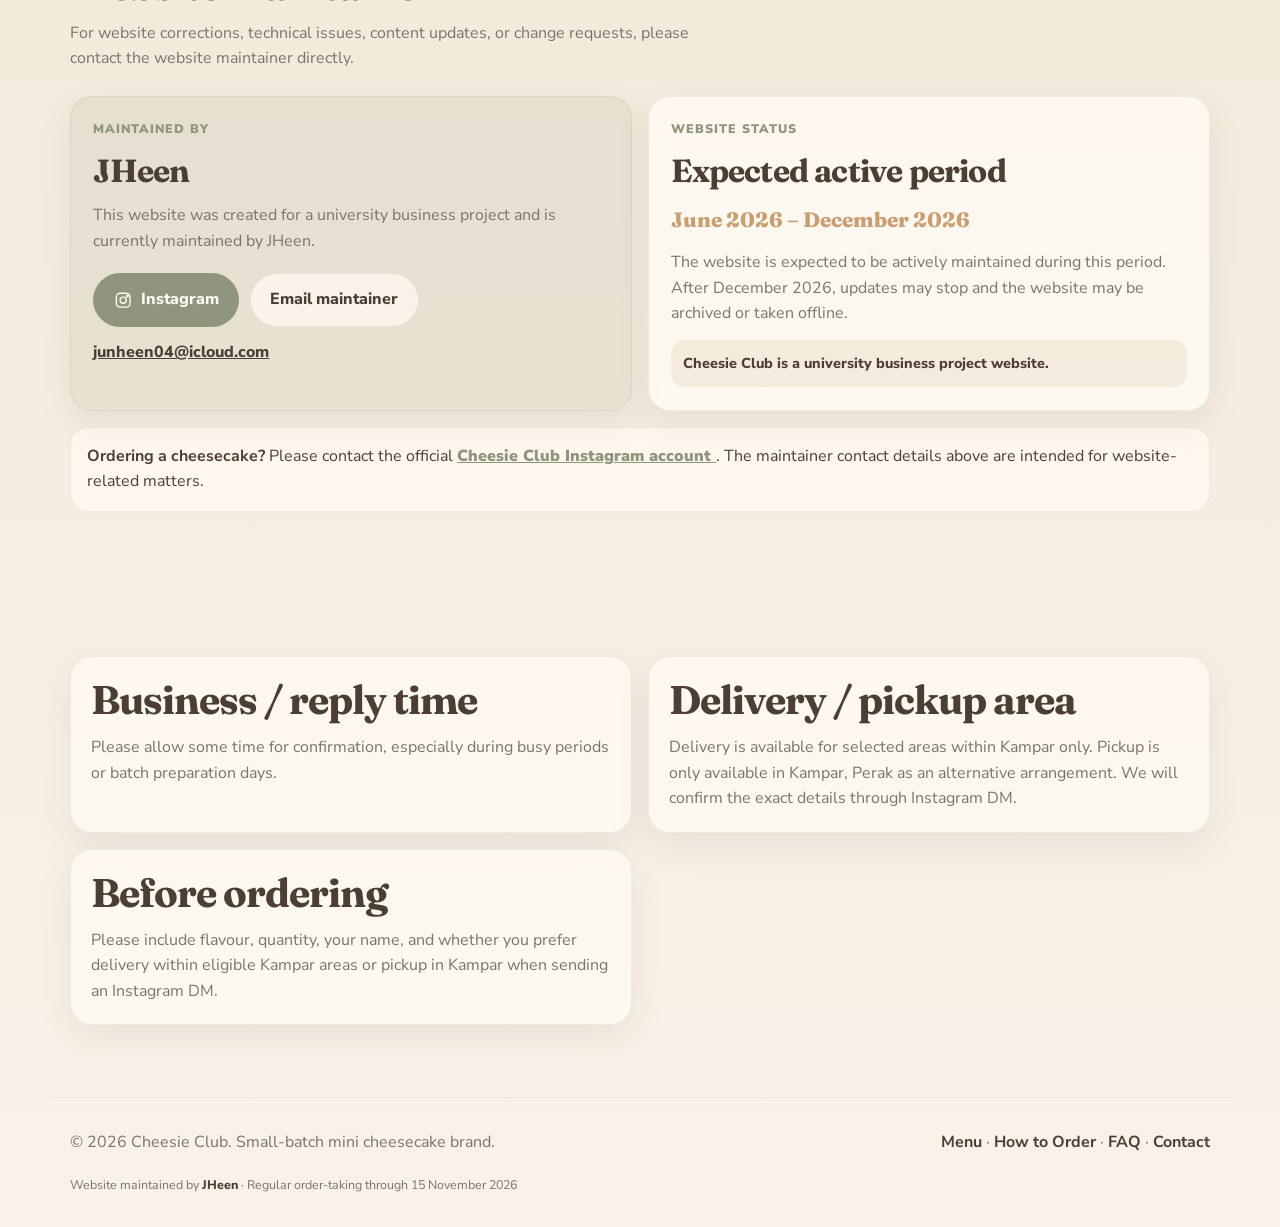
==== commit 6d79e4d8: "Add GA2 order availability cutoff" ====
--- a/contact.html
+++ b/contact.html
@@ -44,8 +44,8 @@
                 <p>Send us a DM and we'll guide you from there.</p>
             </div>
             <div class="order-status-note">
-                <strong>Orders are open:</strong>
-                Send us an Instagram DM with your flavour and quantity, and we&rsquo;ll confirm the available batch slot with you.
+                <strong id="contactOrderStatusTitle">Orders are open:</strong>
+                <span id="contactOrderStatusText">Send us an Instagram DM with your flavour and quantity, and we&rsquo;ll confirm the available batch slot with you.</span>
             </div>
             <article class="contact-card featured business-card">
                 <span class="contact-icon">
@@ -56,8 +56,8 @@
                     </svg>
                 </span>
                 <h2>Cheesie Club Instagram</h2>
-                <p>Ready to order? Send us a DM with your flavour and quantity. We'll reply with the available batch slots.</p>
-                <a class="button primary icon-button" href="https://www.instagram.com/cheesie_club/" target="_blank" rel="noopener">
+                <p id="contactOrderText">Ready to order? Send us a DM with your flavour and quantity. We'll reply with the available batch slots.</p>
+                <a class="button primary icon-button" id="contactInstagramAction" href="https://www.instagram.com/cheesie_club/" target="_blank" rel="noopener">
                     <svg class="ig-icon" viewBox="0 0 24 24" aria-hidden="true" focusable="false">
                         <rect x="3" y="3" width="18" height="18" rx="5"></rect>
                         <circle cx="12" cy="12" r="4"></circle>
@@ -223,7 +223,7 @@
         <p class="site-maintainer-note">
             Website maintained by
             <a href="contact.html#website-maintainer">JHeen</a>
-            · Expected active period: June&ndash;December 2026
+            · Regular order-taking through 15 November 2026
         </p>
     </footer>
 
--- a/css/style.css
+++ b/css/style.css
@@ -252,6 +252,10 @@
     color: var(--brown);
 }
 
+.order-status-note p {
+    margin-top: 0.4rem;
+}
+
 .hero,
 .page-hero,
 .section {
@@ -563,6 +567,16 @@
 
 .add-to-cart-btn.added {
     background: var(--sage);
+}
+
+.add-to-cart-btn:disabled {
+    background: rgba(75, 63, 53, 0.18);
+    color: rgba(75, 63, 53, 0.72);
+    cursor: not-allowed;
+}
+
+.add-to-cart-btn:disabled:hover {
+    background: rgba(75, 63, 53, 0.18);
 }
 
 .menu-cta {
@@ -640,6 +654,10 @@
 
 .floating-cart-button.cart-bounce {
     animation: cartBounce 620ms ease;
+}
+
+.floating-cart-button[hidden] {
+    display: none;
 }
 
 @keyframes cartBounce {
